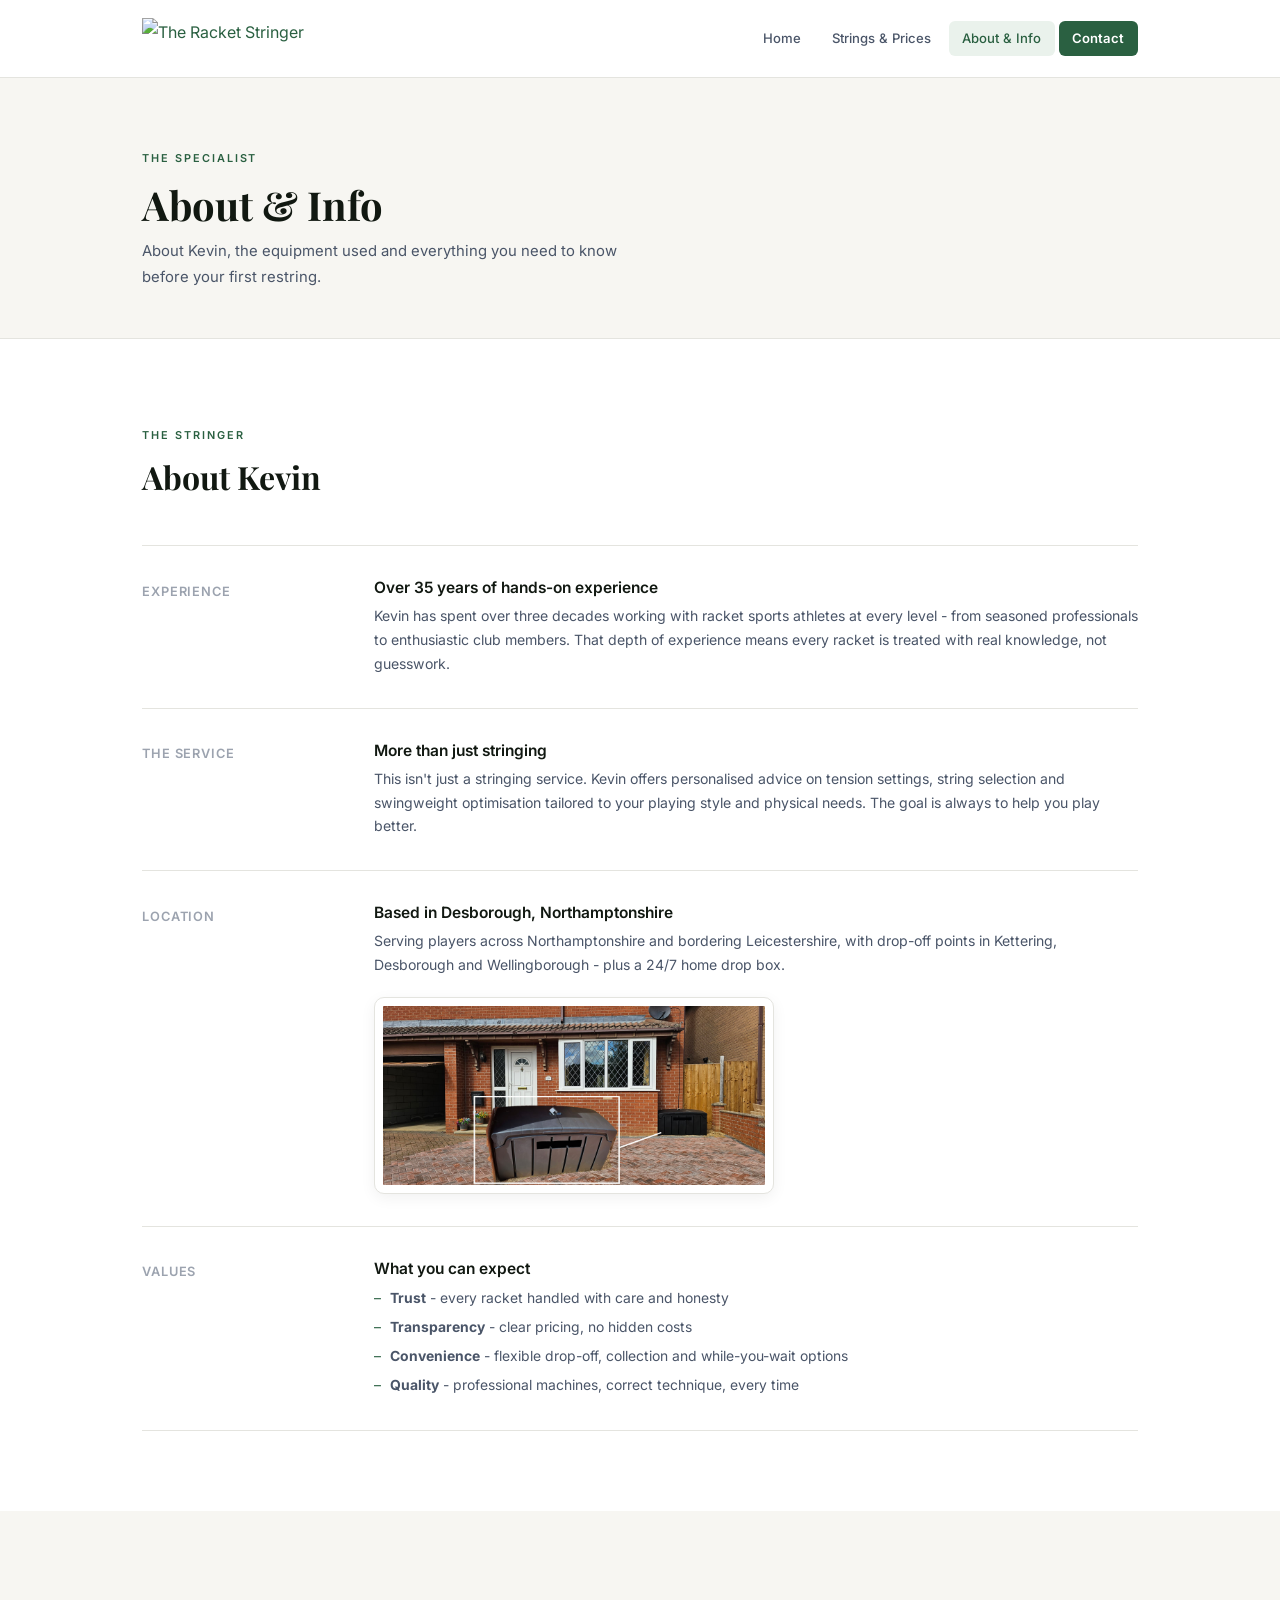
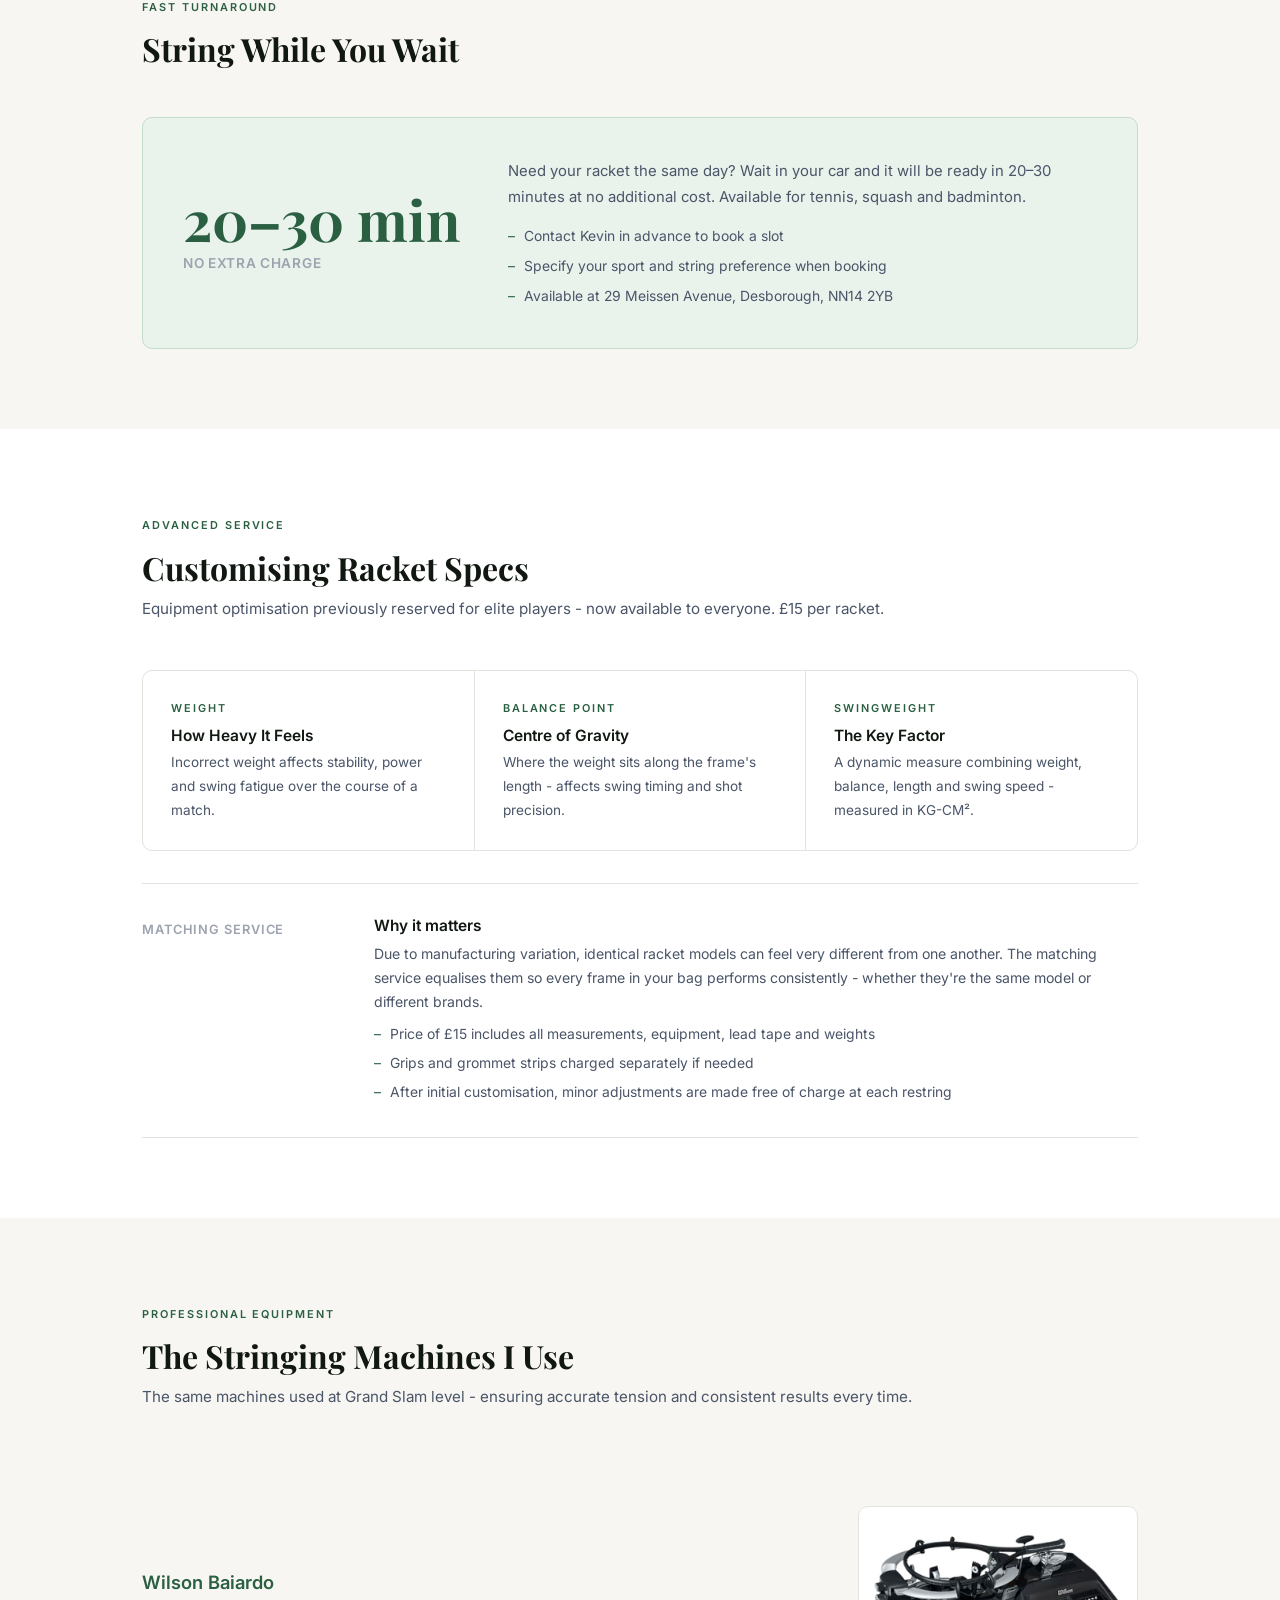
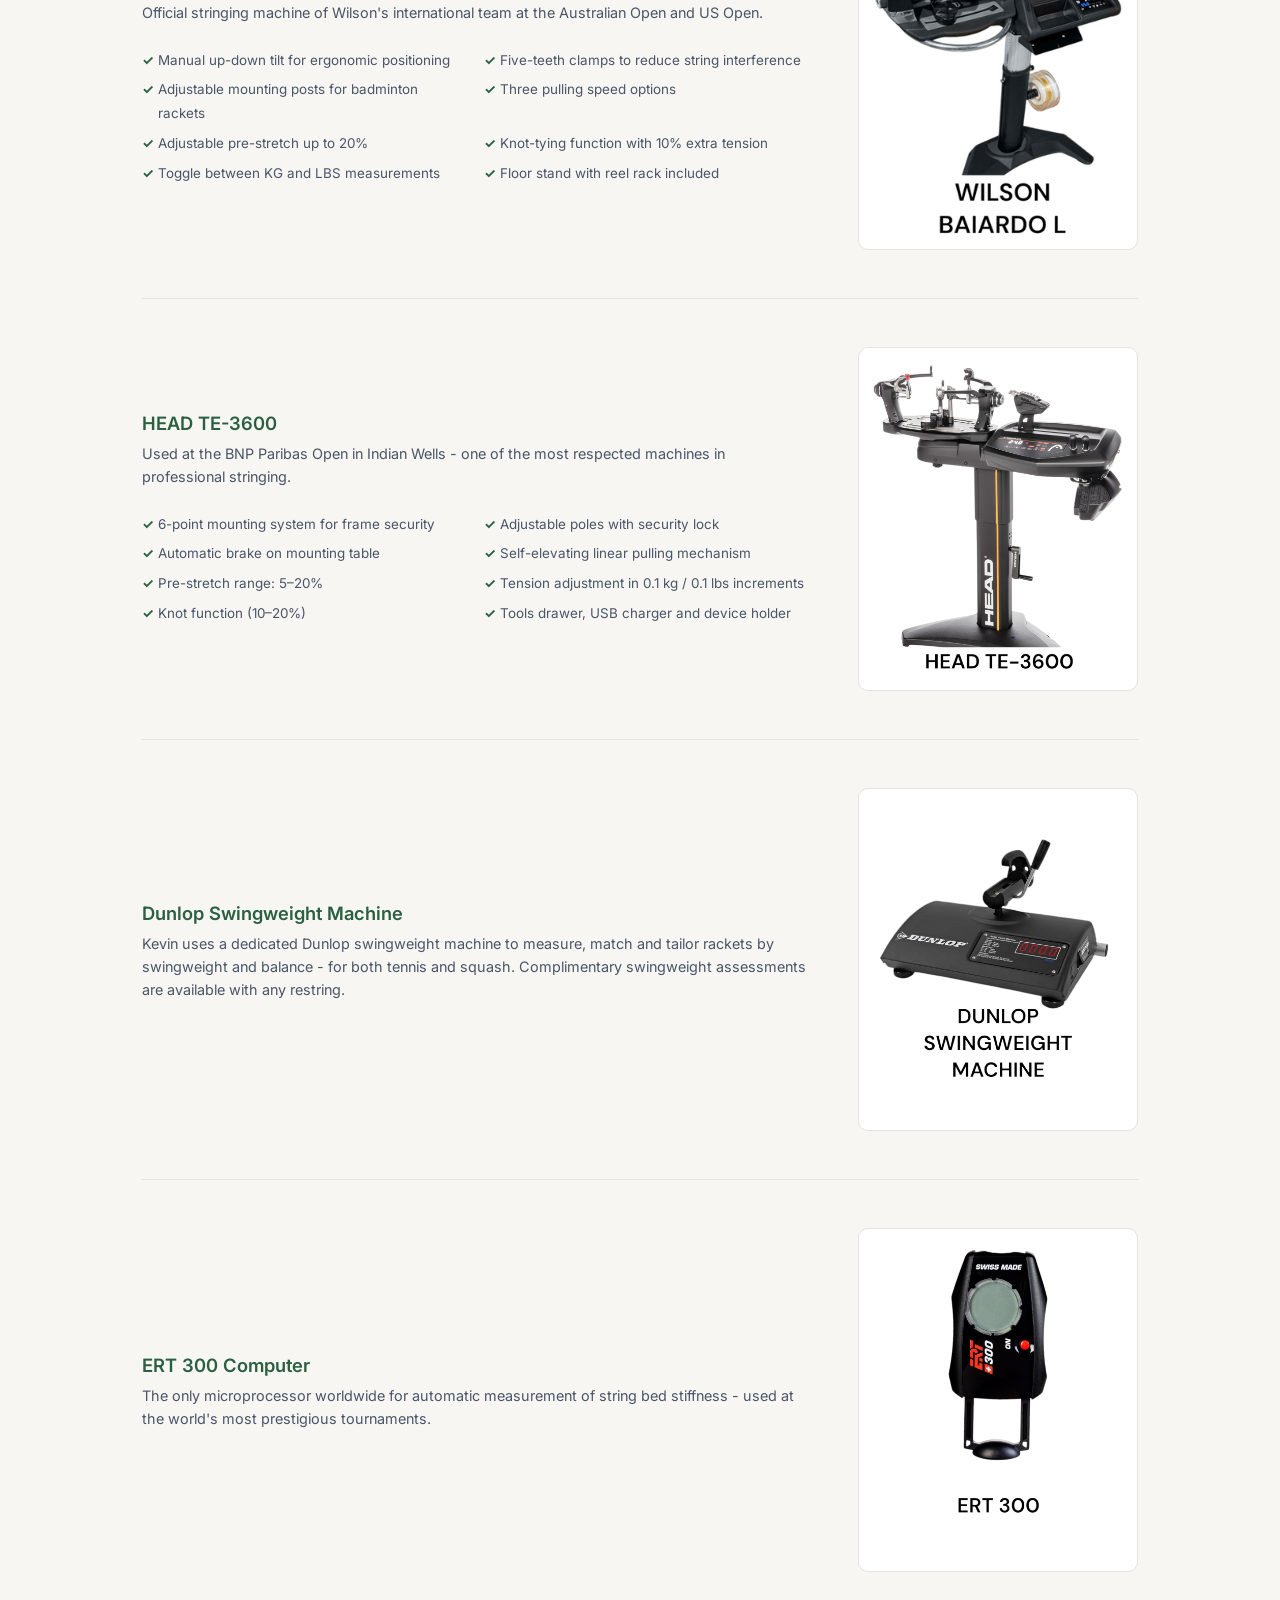
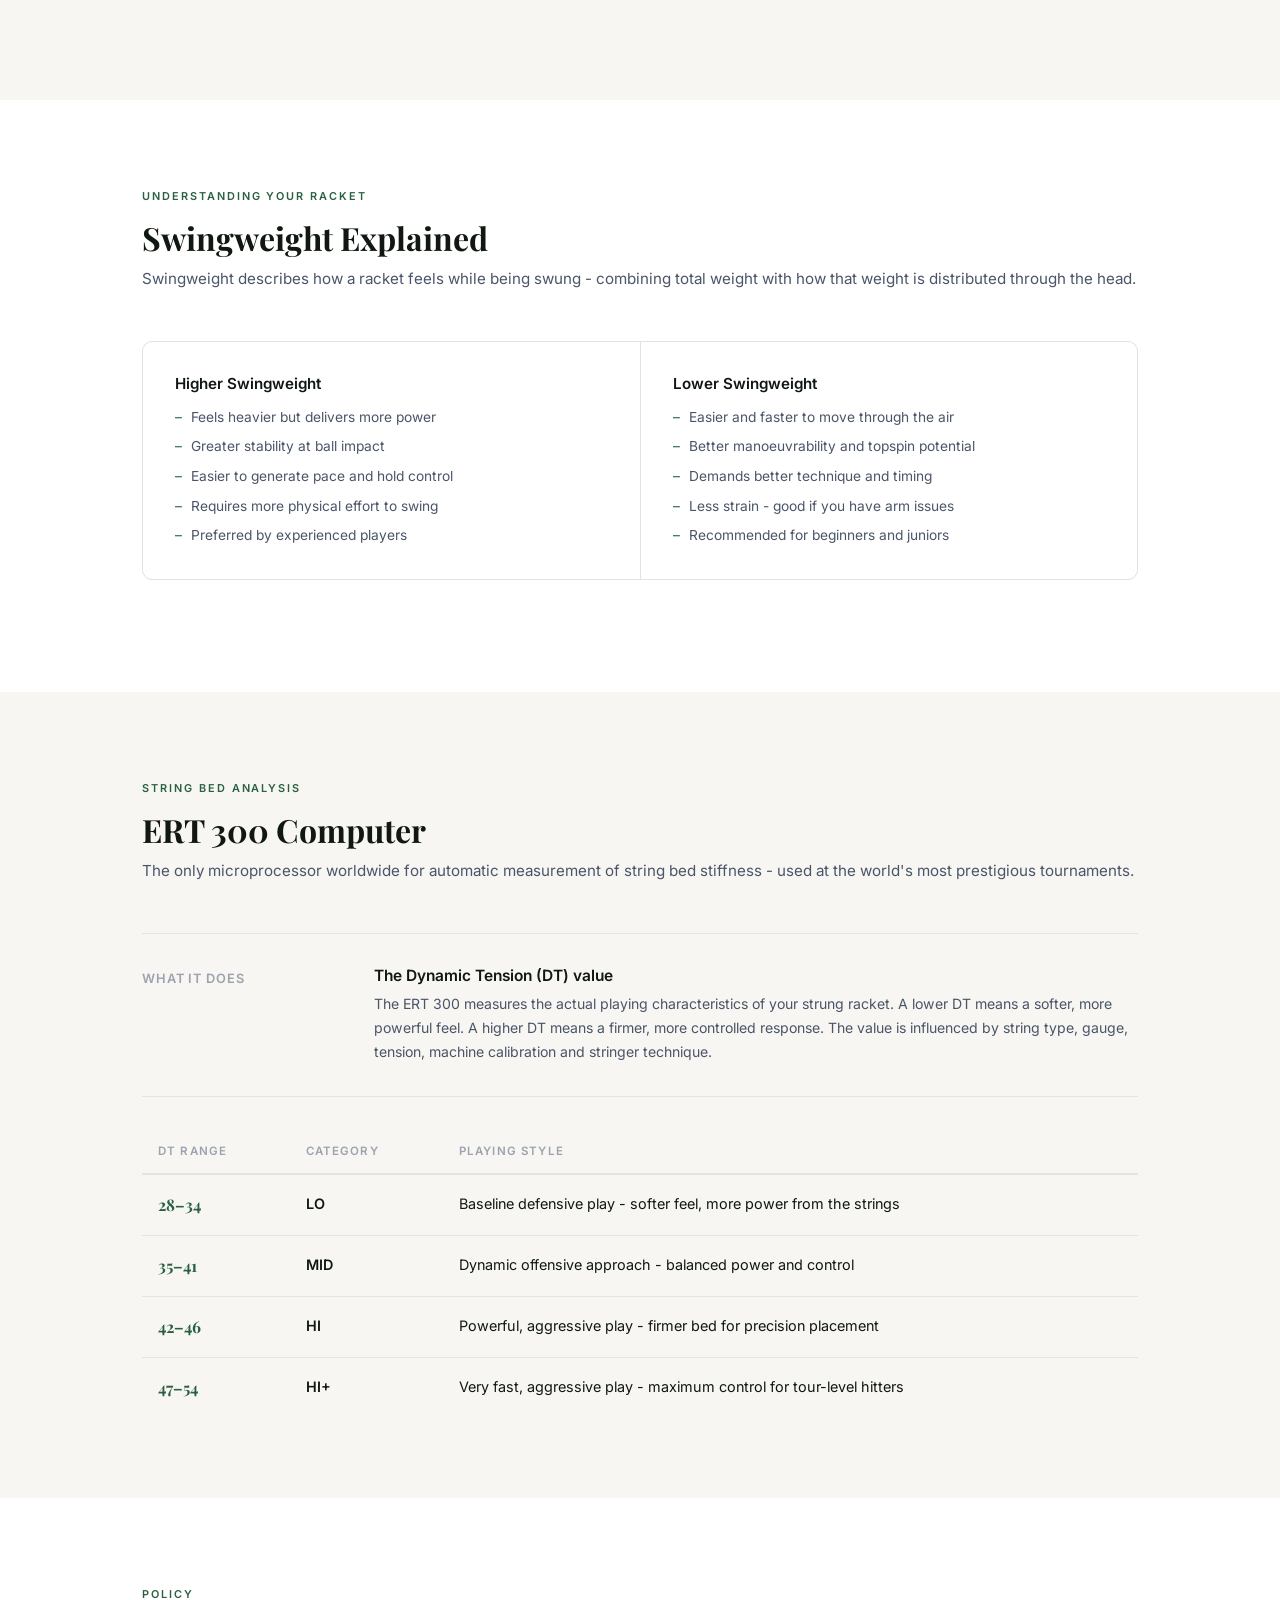
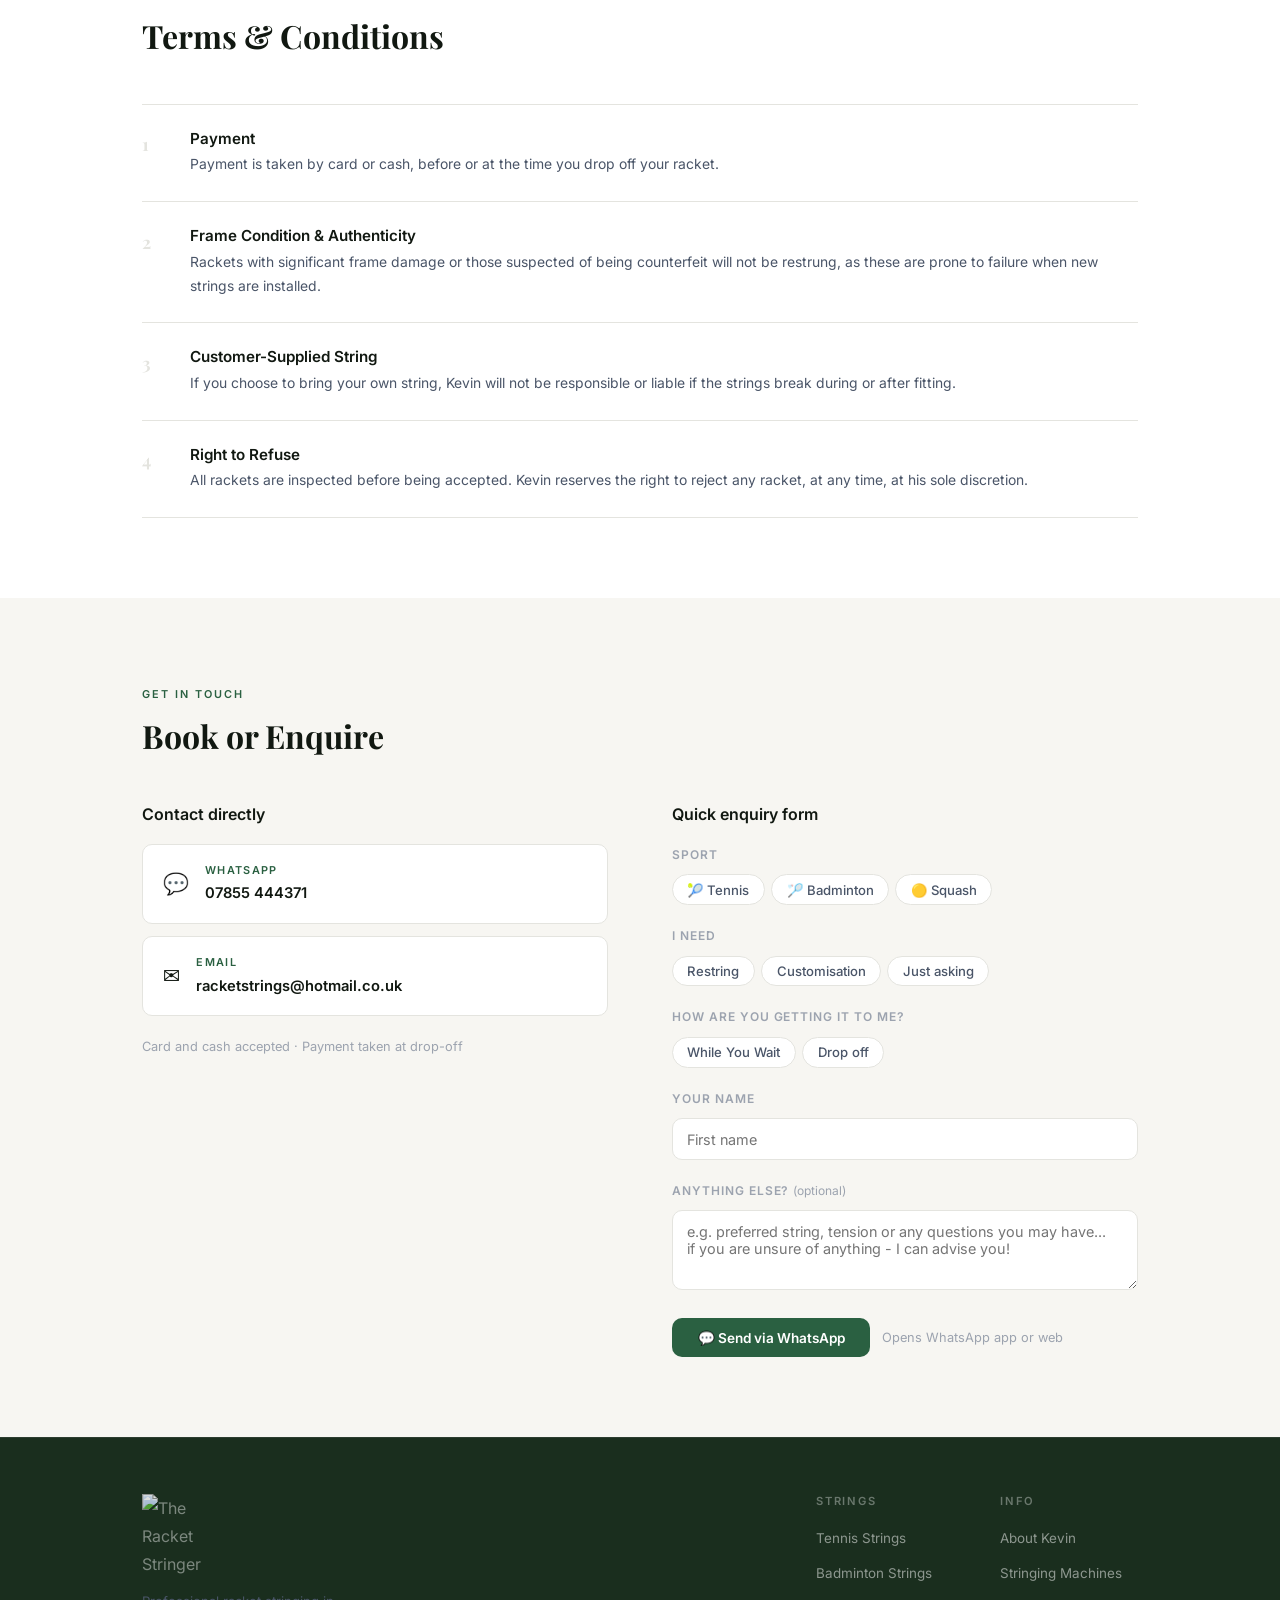
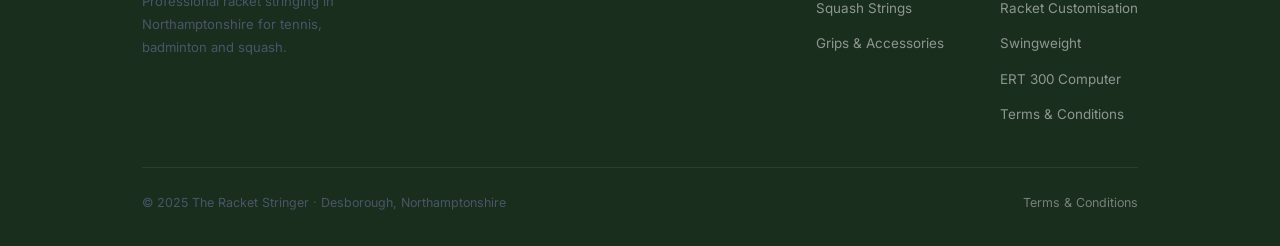
==== about.html @ 0c0087ab "1.0.2" ====
<!DOCTYPE html>
<html lang="en">
<head>
  <meta charset="UTF-8">
  <meta name="viewport" content="width=device-width, initial-scale=1.0">
  <title>About &amp; Info - The Racket Stringer</title>
  <meta name="description" content="About Kevin, stringing machines, racket customisation, swingweight explained, ERT 300 computer and terms & conditions.">
  <link rel="stylesheet" href="styles.css">
</head>
<body>

<header class="site-header">
  <div class="nav-inner">
    <a class="nav-logo" href="index.html">
      <img src="https://www.racketstringer.net/uploads/2/6/2/1/26210719/published/050-the-racket-stringer-logo-1-social.png" alt="The Racket Stringer">
    </a>
    <nav class="nav-links" id="nav">
      <a href="index.html">Home</a>
      <a href="strings.html">Strings &amp; Prices</a>
      <a href="about.html" class="active">About &amp; Info</a>
      <a href="index.html#contact" class="nav-cta">Contact</a>
    </nav>
    <button class="nav-toggle" id="toggle" aria-label="Menu">
      <span></span><span></span><span></span>
    </button>
  </div>
</header>

<!-- PAGE HERO -->
<div class="page-hero">
  <div class="wrap">
    <div class="lbl">The specialist</div>
    <h1>About &amp; Info</h1>
    <p>About Kevin, the equipment used and everything you need to know before your first restring.</p>
  </div>
</div>

<!-- ABOUT KEVIN -->
<section id="about">
  <div class="wrap">
    <div class="sh">
      <div class="lbl">The stringer</div>
      <h2>About Kevin</h2>
    </div>
    <div class="info-row" style="border-top:1px solid var(--border);">
      <div class="info-label">Experience</div>
      <div class="info-body">
        <h3>Over 35 years of hands-on experience</h3>
        <p>Kevin has spent over three decades working with racket sports athletes at every level - from seasoned professionals to enthusiastic club members. That depth of experience means every racket is treated with real knowledge, not guesswork.</p>
      </div>
    </div>
    <div class="info-row">
      <div class="info-label">The service</div>
      <div class="info-body">
        <h3>More than just stringing</h3>
        <p>This isn't just a stringing service. Kevin offers personalised advice on tension settings, string selection and swingweight optimisation tailored to your playing style and physical needs. The goal is always to help you play better.</p>
      </div>
    </div>
    <div class="info-row">
      <div class="info-label">Location</div>
      <div class="info-body">
        <h3>Based in Desborough, Northamptonshire</h3>
        <p>Serving players across Northamptonshire and bordering Leicestershire, with drop-off points in Kettering, Desborough and Wellingborough - plus a 24/7 home drop box.</p>
        <img src="Photos/drop-box_orig.jpg" alt="Home Drop Box" class="loc-img" loading="lazy">
      </div>
    </div>
    <div class="info-row">
      <div class="info-label">Values</div>
      <div class="info-body">
        <h3>What you can expect</h3>
        <ul>
          <li><strong>Trust</strong> - every racket handled with care and honesty</li>
          <li><strong>Transparency</strong> - clear pricing, no hidden costs</li>
          <li><strong>Convenience</strong> - flexible drop-off, collection and while-you-wait options</li>
          <li><strong>Quality</strong> - professional machines, correct technique, every time</li>
        </ul>
      </div>
    </div>
  </div>
</section>

<!-- STRING WHILE YOU WAIT -->
<section class="section-alt" id="whileyouwait">
  <div class="wrap">
    <div class="sh">
      <div class="lbl">Fast turnaround</div>
      <h2>String While You Wait</h2>
    </div>
    <div class="highlight-row">
      <div>
        <div class="big-n">20–30 min</div>
        <div style="font-size:.85rem;color:var(--text-3);margin-top:.3rem;font-weight:600;letter-spacing:.05em;text-transform:uppercase;">No extra charge</div>
      </div>
      <div>
        <p>Need your racket the same day? Wait in your car and it will be ready in 20–30 minutes at no additional cost. Available for tennis, squash and badminton.</p>
        <ul style="margin-top:.9rem;display:flex;flex-direction:column;gap:.35rem;">
          <li style="font-size:.87rem;color:var(--text-2);padding-left:1rem;position:relative;"><span style="position:absolute;left:0;color:var(--accent);">–</span>Contact Kevin in advance to book a slot</li>
          <li style="font-size:.87rem;color:var(--text-2);padding-left:1rem;position:relative;"><span style="position:absolute;left:0;color:var(--accent);">–</span>Specify your sport and string preference when booking</li>
          <li style="font-size:.87rem;color:var(--text-2);padding-left:1rem;position:relative;"><span style="position:absolute;left:0;color:var(--accent);">–</span>Available at 29 Meissen Avenue, Desborough, NN14 2YB</li>
        </ul>
      </div>
    </div>
  </div>
</section>

<!-- CUSTOMISING RACKET SPECS -->
<section id="customising">
  <div class="wrap">
    <div class="sh">
      <div class="lbl">Advanced service</div>
      <h2>Customising Racket Specs</h2>
      <p>Equipment optimisation previously reserved for elite players - now available to everyone. £15 per racket.</p>
    </div>

    <div class="spec-row">
      <div class="spec-item">
        <div class="lbl">Weight</div>
        <h3>How Heavy It Feels</h3>
        <p style="font-size:.85rem;">Incorrect weight affects stability, power and swing fatigue over the course of a match.</p>
      </div>
      <div class="spec-item">
        <div class="lbl">Balance Point</div>
        <h3>Centre of Gravity</h3>
        <p style="font-size:.85rem;">Where the weight sits along the frame's length - affects swing timing and shot precision.</p>
      </div>
      <div class="spec-item">
        <div class="lbl">Swingweight</div>
        <h3>The Key Factor</h3>
        <p style="font-size:.85rem;">A dynamic measure combining weight, balance, length and swing speed - measured in KG-CM².</p>
      </div>
    </div>

    <div class="info-row" style="border-top:1px solid var(--border);">
      <div class="info-label">Matching service</div>
      <div class="info-body">
        <h3>Why it matters</h3>
        <p>Due to manufacturing variation, identical racket models can feel very different from one another. The matching service equalises them so every frame in your bag performs consistently - whether they're the same model or different brands.</p>
        <ul>
          <li>Price of £15 includes all measurements, equipment, lead tape and weights</li>
          <li>Grips and grommet strips charged separately if needed</li>
          <li>After initial customisation, minor adjustments are made free of charge at each restring</li>
        </ul>
      </div>
    </div>
  </div>
</section>

<!-- STRINGING MACHINES -->
<section class="section-alt" id="machines">
  <div class="wrap">
    <div class="sh">
      <div class="lbl">Professional equipment</div>
      <h2>The Stringing Machines I Use</h2>
      <p>The same machines used at Grand Slam level - ensuring accurate tension and consistent results every time.</p>
    </div>

    <div class="machine-block">
      <div class="machine-info">
        <h3>Wilson Baiardo</h3>
        <p>Official stringing machine of Wilson's international team at the Australian Open and US Open.</p>
        <div class="m-specs">
          <div class="m-spec">Manual up-down tilt for ergonomic positioning</div>
          <div class="m-spec">Five-teeth clamps to reduce string interference</div>
          <div class="m-spec">Adjustable mounting posts for badminton rackets</div>
          <div class="m-spec">Three pulling speed options</div>
          <div class="m-spec">Adjustable pre-stretch up to 20%</div>
          <div class="m-spec">Knot-tying function with 10% extra tension</div>
          <div class="m-spec">Toggle between KG and LBS measurements</div>
          <div class="m-spec">Floor stand with reel rack included</div>
        </div>
      </div>
      <div class="machine-img">
        <img src="Photos/wilson-baiardo-l.png" alt="Wilson Baiardo Stringing Machine" loading="lazy">
      </div>
    </div>

    <div class="machine-block">
      <div class="machine-info">
        <h3>HEAD TE-3600</h3>
        <p>Used at the BNP Paribas Open in Indian Wells - one of the most respected machines in professional stringing.</p>
        <div class="m-specs">
          <div class="m-spec">6-point mounting system for frame security</div>
          <div class="m-spec">Adjustable poles with security lock</div>
          <div class="m-spec">Automatic brake on mounting table</div>
          <div class="m-spec">Self-elevating linear pulling mechanism</div>
          <div class="m-spec">Pre-stretch range: 5–20%</div>
          <div class="m-spec">Tension adjustment in 0.1 kg / 0.1 lbs increments</div>
          <div class="m-spec">Knot function (10–20%)</div>
          <div class="m-spec">Tools drawer, USB charger and device holder</div>
        </div>
      </div>
      <div class="machine-img">
        <img src="Photos/head-te--3600.png" alt="HEAD TE-3600 Stringing Machine" loading="lazy">
      </div>
    </div>

    <div class="machine-block">
      <div class="machine-info">
        <h3>Dunlop Swingweight Machine</h3>
        <p>Kevin uses a dedicated Dunlop swingweight machine to measure, match and tailor rackets by swingweight and balance - for both tennis and squash. Complimentary swingweight assessments are available with any restring.</p>
      </div>
      <div class="machine-img">
        <img src="Photos/dunlop-swingweight-machine.png" alt="Dunlop Swingweight Machine" loading="lazy">
      </div>
    </div>

    <div class="machine-block">
      <div class="machine-info">
        <h3>ERT 300 Computer</h3>
        <p>The only microprocessor worldwide for automatic measurement of string bed stiffness - used at the world's most prestigious tournaments.</p>
      </div>
      <div class="machine-img">
        <img src="Photos/ert-300.png" alt="ERT 300 Computer" loading="lazy">
      </div>
    </div>
  </div>
</section>

<!-- SWINGWEIGHT -->
<section id="swingweight">
  <div class="wrap">
    <div class="sh">
      <div class="lbl">Understanding your racket</div>
      <h2>Swingweight Explained</h2>
      <p>Swingweight describes how a racket feels while being swung - combining total weight with how that weight is distributed through the head.</p>
    </div>

    <div class="sw-row">
      <div class="sw-item">
        <h3>Higher Swingweight</h3>
        <ul>
          <li>Feels heavier but delivers more power</li>
          <li>Greater stability at ball impact</li>
          <li>Easier to generate pace and hold control</li>
          <li>Requires more physical effort to swing</li>
          <li>Preferred by experienced players</li>
        </ul>
      </div>
      <div class="sw-item">
        <h3>Lower Swingweight</h3>
        <ul>
          <li>Easier and faster to move through the air</li>
          <li>Better manoeuvrability and topspin potential</li>
          <li>Demands better technique and timing</li>
          <li>Less strain - good if you have arm issues</li>
          <li>Recommended for beginners and juniors</li>
        </ul>
      </div>
    </div>
  </div>
</section>

<!-- ERT 300 -->
<section class="section-alt" id="ert300">
  <div class="wrap">
    <div class="sh">
      <div class="lbl">String bed analysis</div>
      <h2>ERT 300 Computer</h2>
      <p>The only microprocessor worldwide for automatic measurement of string bed stiffness - used at the world's most prestigious tournaments.</p>
    </div>

    <div class="info-row" style="border-top:1px solid var(--border);">
      <div class="info-label">What it does</div>
      <div class="info-body">
        <h3>The Dynamic Tension (DT) value</h3>
        <p>The ERT 300 measures the actual playing characteristics of your strung racket. A lower DT means a softer, more powerful feel. A higher DT means a firmer, more controlled response. The value is influenced by string type, gauge, tension, machine calibration and stringer technique.</p>
      </div>
    </div>

    <table class="dt-table" style="margin-top:2rem;">
      <thead>
        <tr>
          <th>DT Range</th>
          <th>Category</th>
          <th>Playing Style</th>
        </tr>
      </thead>
      <tbody>
        <tr>
          <td><span class="dt-range">28–34</span></td>
          <td><span class="dt-cat">LO</span></td>
          <td>Baseline defensive play - softer feel, more power from the strings</td>
        </tr>
        <tr>
          <td><span class="dt-range">35–41</span></td>
          <td><span class="dt-cat">MID</span></td>
          <td>Dynamic offensive approach - balanced power and control</td>
        </tr>
        <tr>
          <td><span class="dt-range">42–46</span></td>
          <td><span class="dt-cat">HI</span></td>
          <td>Powerful, aggressive play - firmer bed for precision placement</td>
        </tr>
        <tr>
          <td><span class="dt-range">47–54</span></td>
          <td><span class="dt-cat">HI+</span></td>
          <td>Very fast, aggressive play - maximum control for tour-level hitters</td>
        </tr>
      </tbody>
    </table>
  </div>
</section>

<!-- TERMS -->
<section id="terms">
  <div class="wrap">
    <div class="sh">
      <div class="lbl">Policy</div>
      <h2>Terms &amp; Conditions</h2>
    </div>
    <div class="terms-list">
      <div class="term-row">
        <div class="term-n">1</div>
        <div class="term-body">
          <h3>Payment</h3>
          <p>Payment is taken by card or cash, before or at the time you drop off your racket.</p>
        </div>
      </div>
      <div class="term-row">
        <div class="term-n">2</div>
        <div class="term-body">
          <h3>Frame Condition &amp; Authenticity</h3>
          <p>Rackets with significant frame damage or those suspected of being counterfeit will not be restrung, as these are prone to failure when new strings are installed.</p>
        </div>
      </div>
      <div class="term-row">
        <div class="term-n">3</div>
        <div class="term-body">
          <h3>Customer-Supplied String</h3>
          <p>If you choose to bring your own string, Kevin will not be responsible or liable if the strings break during or after fitting.</p>
        </div>
      </div>
      <div class="term-row">
        <div class="term-n">4</div>
        <div class="term-body">
          <h3>Right to Refuse</h3>
          <p>All rackets are inspected before being accepted. Kevin reserves the right to reject any racket, at any time, at his sole discretion.</p>
        </div>
      </div>
    </div>
  </div>
</section>

<!-- ══ CONTACT ═══════════════════════════════════════════════ -->
<section class="section-alt" id="contact">
  <div class="wrap">
    <div class="sh">
      <div class="lbl">Get in touch</div>
      <h2>Book or Enquire</h2>
    </div>

    <div class="contact-section">

      <!-- Direct contact -->
      <div class="contact-direct">
        <h3>Contact directly</h3>
        <div class="direct-btns">
          <a class="direct-btn" href="https://wa.me/447855444371" target="_blank" rel="noopener">
            <span class="direct-btn-icon">💬</span>
            <div>
              <div class="direct-btn-lbl">WhatsApp</div>
              <div class="direct-btn-val">07855 444371</div>
            </div>
          </a>
          <div class="direct-btn" id="copy-email" style="cursor:pointer; position:relative;">
            <span class="direct-btn-icon">✉️</span>
            <div>
              <div class="direct-btn-lbl">Email</div>
              <div class="direct-btn-val" id="email-text">racketstrings@hotmail.co.uk</div>
            </div>
            <span class="copy-feedback" id="copy-feedback">Copied!</span>
          </div>
        </div>
        <p style="font-size:.8rem;margin-top:1.25rem;color:var(--text-3);">Card and cash accepted · Payment taken at drop-off</p>
      </div>

      <!-- Quick enquiry form -->
      <div class="enquiry-form">
        <h3>Quick enquiry form</h3>
        <form id="enquiry" novalidate>

          <div class="form-group">
            <label>Sport</label>
            <div class="chip-row" id="sport-chips">
              <button type="button" class="chip" data-value="Tennis">🎾 Tennis</button>
              <button type="button" class="chip" data-value="Badminton">🏸 Badminton</button>
              <button type="button" class="chip" data-value="Squash">🟡 Squash</button>
            </div>
          </div>

          <div class="form-group">
            <label>I need</label>
            <div class="chip-row" id="service-chips">
              <button type="button" class="chip" data-value="a restring">Restring</button>
              <button type="button" class="chip" data-value="racket customisation">Customisation</button>
              <button type="button" class="chip" data-value="some advice">Just asking</button>
            </div>
          </div>

          <div class="form-group">
            <label>How are you getting it to me?</label>
            <div class="chip-row" id="method-chips">
              <button type="button" class="chip" data-value="a string while you wait">While You Wait</button>
              <button type="button" class="chip" data-value="a drop-off" id="chip-dropoff">Drop off</button>
            </div>

            <!-- shown only when Drop off is selected -->
            <div class="dropoff-group" id="dropoff-group">
              <span class="dropoff-label">Preferred drop-off point <em style="font-style:normal;font-weight:400;text-transform:none;letter-spacing:0;">(optional)</em></span>
              <div class="chip-row" id="location-chips">
                <button type="button" class="chip" data-value="Arena Sports Complex, Kettering">Arena Sports (Kettering)</button>
                <button type="button" class="chip" data-value="Balance Health Club, Kettering">Balance Health (Kettering)</button>
                <button type="button" class="chip" data-value="Desborough Leisure Centre">Desborough Leisure Centre</button>
                <button type="button" class="chip" data-value="Club Diana, Wellingborough">Club Diana (Wellingborough)</button>
                <button type="button" class="chip" data-value="the home drop box on Meissen Avenue, Desborough">Home Drop Box (Desborough)</button>
              </div>
            </div>
          </div>

          <div class="form-group">
            <label>Your name</label>
            <input class="form-input" type="text" id="f-name" placeholder="First name" autocomplete="given-name">
          </div>

          <div class="form-group">
            <label>Anything else? <span>(optional)</span></label>
            <textarea class="form-input" id="f-msg" placeholder="e.g. preferred string, tension or any questions you may have...&#10;if you are unsure of anything - I can advise you!" rows="3"></textarea>
          </div>



          <div class="form-actions">
            <button type="submit" class="btn btn-p">💬 Send via WhatsApp</button>
            <span style="font-size:.8rem;color:var(--text-3);">Opens WhatsApp app or web</span>
          </div>
        </form>
      </div>

    </div>
  </div>
</section>

<footer class="site-footer">
  <div class="wrap">
    <div class="footer-inner">
      <div class="footer-brand">
        <img src="https://www.racketstringer.net/uploads/2/6/2/1/26210719/published/050-the-racket-stringer-logo-1-social.png" alt="The Racket Stringer">
        <p>Professional racket stringing in Northamptonshire for tennis, badminton and squash.</p>
      </div>
      <div class="footer-cols">
        <div class="footer-col">
          <h4>Strings</h4>
          <ul>
            <li><a href="strings.html#tennis">Tennis Strings</a></li>
            <li><a href="strings.html#badminton">Badminton Strings</a></li>
            <li><a href="strings.html#squash">Squash Strings</a></li>
            <li><a href="strings.html#accessories">Grips &amp; Accessories</a></li>
          </ul>
        </div>
        <div class="footer-col">
          <h4>Info</h4>
          <ul>
            <li><a href="about.html#about">About Kevin</a></li>
            <li><a href="about.html#machines">Stringing Machines</a></li>
            <li><a href="about.html#customising">Racket Customisation</a></li>
            <li><a href="about.html#swingweight">Swingweight</a></li>
            <li><a href="about.html#ert300">ERT 300 Computer</a></li>
            <li><a href="about.html#terms">Terms &amp; Conditions</a></li>
          </ul>
        </div>
      </div>
    </div>
    <div class="footer-bottom">
      <p>© 2025 The Racket Stringer · Desborough, Northamptonshire</p>
      <a href="about.html#terms">Terms &amp; Conditions</a>
    </div>
  </div>
</footer>

<script>
  document.getElementById('toggle').addEventListener('click', () => {
    document.getElementById('nav').classList.toggle('open');
  });

  // Single-select for sport and service rows
  document.querySelectorAll('#sport-chips .chip, #service-chips .chip').forEach(chip => {
    chip.addEventListener('click', () => {
      chip.closest('.chip-row').querySelectorAll('.chip').forEach(c => c.classList.remove('active'));
      chip.classList.add('active');
    });
  });

  // Method chips (While You Wait / Drop off) - toggle drop-off location panel
  document.querySelectorAll('#method-chips .chip').forEach(chip => {
    chip.addEventListener('click', () => {
      const wasActive = chip.classList.contains('active');
      document.querySelectorAll('#method-chips .chip').forEach(c => c.classList.remove('active'));
      if (!wasActive) {
        chip.classList.add('active');
      }
      const dropoffVisible = document.querySelector('#method-chips .chip.active')?.id === 'chip-dropoff';
      document.getElementById('dropoff-group').classList.toggle('visible', dropoffVisible);
      if (!dropoffVisible) {
        document.querySelectorAll('#location-chips .chip').forEach(c => c.classList.remove('active'));
      }
    });
  });

  // Location chips - optional, tap again to deselect
  document.querySelectorAll('#location-chips .chip').forEach(chip => {
    chip.addEventListener('click', () => {
      const wasActive = chip.classList.contains('active');
      document.querySelectorAll('#location-chips .chip').forEach(c => c.classList.remove('active'));
      if (!wasActive) chip.classList.add('active');
    });
  });

  // Form submit logic
  document.getElementById('enquiry').addEventListener('submit', function(e) {
    e.preventDefault();

    const sport    = document.querySelector('#sport-chips    .chip.active')?.dataset.value ?? '';
    const service  = document.querySelector('#service-chips  .chip.active')?.dataset.value ?? '';
    const method   = document.querySelector('#method-chips   .chip.active')?.dataset.value ?? '';
    const location = document.querySelector('#location-chips .chip.active')?.dataset.value ?? '';
    const name     = document.getElementById('f-name').value.trim();
    const msg      = document.getElementById('f-msg').value.trim();

    // Structured Template (as requested)
    const structuredBody = [
      `Name: ${name || 'Not provided'}`,
      `Customization: ${[sport, service].filter(Boolean).join(' / ') || 'Not specified'}`,
      `Drop-off: ${[method, location].filter(Boolean).join(' – ') || 'Not specified'}`,
      `Extra: ${msg || 'None'}`
    ].join('\n');

    const waText = `Hi Kevin,\n\n${structuredBody}`;
    window.open(`https://wa.me/447855444371?text=${encodeURIComponent(waText)}`, '_blank');
  });

  // Copy email logic
  document.getElementById('copy-email').addEventListener('click', function() {
    const email = document.getElementById('email-text').innerText;
    navigator.clipboard.writeText(email).then(() => {
      const fb = document.getElementById('copy-feedback');
      fb.classList.add('show');
      setTimeout(() => fb.classList.remove('show'), 2000);
    });
  });
</script>
</body>
</html>
---- styles.css ----
/* ============================================================
   THE RACKET STRINGER - Clean Light Design
   ============================================================ */

@import url('https://fonts.googleapis.com/css2?family=Playfair+Display:wght@600;700&family=Inter:wght@400;500;600&display=swap');

:root {
  --bg:        #FFFFFF;
  --bg-alt:    #F7F6F2;
  --bg-dark:   #1A2E1E;
  --accent:    #2A6041;
  --accent-lt: #EAF2EC;
  --text:      #111811;
  --text-2:    #4A5568;
  --text-3:    #9CA3AF;
  --border:    #E4E4DF;

  --font-h: 'Playfair Display', Georgia, serif;
  --font-b: 'Inter', system-ui, sans-serif;

  --r: 10px;
  --t: all 0.18s ease;
  --w: 1060px;
}

/* ── Reset ── */
*,*::before,*::after { box-sizing: border-box; margin: 0; padding: 0; }
html { scroll-behavior: smooth; }
body { font-family: var(--font-b); background: var(--bg); color: var(--text); line-height: 1.75; font-size: 16px; }
img  { max-width: 100%; height: auto; display: block; }
a    { color: var(--accent); text-decoration: none; transition: var(--t); }
a:hover { color: #1d4a30; }
ul   { list-style: none; }

/* ── Type ── */
h1,h2,h3,h4 { font-family: var(--font-h); font-weight: 700; line-height: 1.25; color: var(--text); }
h1 { font-size: clamp(2rem, 5vw, 3rem); }
h2 { font-size: clamp(1.5rem, 3vw, 2rem); }
h3 { font-size: 1.1rem; font-family: var(--font-b); font-weight: 600; }
p  { color: var(--text-2); }

/* ── Layout ── */
.wrap { max-width: var(--w); margin: 0 auto; padding: 0 2rem; }
section { padding: 5rem 0; }
.divider { height: 1px; background: var(--border); }

/* ── Label ── */
.lbl {
  display: inline-block;
  font-family: var(--font-b);
  font-size: .68rem;
  font-weight: 600;
  letter-spacing: .18em;
  text-transform: uppercase;
  color: var(--accent);
  margin-bottom: .5rem;
}

/* ── Section head ── */
.sh { margin-bottom: 3rem; }
.sh.center { text-align: center; }
.sh.center p { max-width: 480px; margin: .5rem auto 0; }
.sh h2 { margin-top: .25rem; }
.sh p  { margin-top: .5rem; font-size: .95rem; }

/* ══ NAV ════════════════════════════════════════════════════ */
.site-header {
  position: sticky; top: 0; z-index: 900;
  background: rgba(255,255,255,0.97);
  border-bottom: 1px solid var(--border);
  backdrop-filter: blur(10px);
}
.nav-inner {
  display: flex; align-items: center; justify-content: space-between;
  max-width: var(--w); margin: 0 auto; padding: 1.1rem 2rem;
}
.nav-logo img { height: 42px; }

.nav-links { display: flex; align-items: center; gap: .25rem; }
.nav-links a {
  padding: .4rem .85rem;
  font-family: var(--font-b); font-size: .82rem; font-weight: 500;
  color: var(--text-2); border-radius: 6px; transition: var(--t);
}
.nav-links a:hover, .nav-links a.active { color: var(--accent); background: var(--accent-lt); }
.nav-cta {
  background: var(--accent) !important;
  color: #fff !important;
  border-radius: 6px !important;
  font-weight: 600 !important;
}
.nav-cta:hover { background: #1d4a30 !important; }

.nav-toggle {
  display: none; flex-direction: column; gap: 5px;
  background: none; border: 1px solid var(--border);
  border-radius: 6px; padding: .45rem .55rem; cursor: pointer;
}
.nav-toggle span { display: block; width: 20px; height: 1.5px; background: var(--text); border-radius: 2px; }

/* ══ HERO ═══════════════════════════════════════════════════ */
.hero {
  background: var(--bg-alt);
  border-bottom: 1px solid var(--border);
  padding: 6rem 0 5rem;
  text-align: center;
}
.hero-logo {
  max-width: 150px; margin: 0 auto 2.5rem;
}
.hero-eyebrow {
  font-size: .78rem; font-weight: 600; letter-spacing: .16em;
  text-transform: uppercase; color: var(--accent); margin-bottom: .75rem;
}
.hero h1 { margin-bottom: .9rem; max-width: 620px; margin-left: auto; margin-right: auto; }
.hero-sub {
  font-size: 1.05rem; color: var(--text-2);
  max-width: 480px; margin: 0 auto 2.5rem;
}
.hero-btns { display: flex; gap: .75rem; justify-content: center; flex-wrap: wrap; margin-bottom: 3.5rem; }

.hero-stats {
  display: flex; gap: 0; justify-content: center;
  border: 1px solid var(--border); border-radius: var(--r);
  overflow: hidden; max-width: 560px; margin: 0 auto;
  background: var(--bg);
}
.stat {
  flex: 1; text-align: center; padding: 1.25rem 1rem;
  border-right: 1px solid var(--border);
}
.stat:last-child { border-right: none; }
.stat-n { display: block; font-family: var(--font-h); font-size: 1.7rem; font-weight: 700; color: var(--text); line-height: 1; }
.stat-l { display: block; font-size: .72rem; color: var(--text-3); margin-top: .3rem; letter-spacing: .06em; }

/* ══ BUTTONS ════════════════════════════════════════════════ */
.btn {
  display: inline-flex; align-items: center; gap: .4rem;
  padding: .72rem 1.6rem; border-radius: var(--r);
  font-family: var(--font-b); font-weight: 600; font-size: .85rem;
  border: none; cursor: pointer; transition: var(--t);
}
.btn-p { background: var(--accent); color: #fff; }
.btn-p:hover { background: #1d4a30; color: #fff; }
.btn-o { background: transparent; color: var(--accent); border: 1.5px solid var(--accent); }
.btn-o:hover { background: var(--accent-lt); color: var(--accent); }

/* ══ SERVICES LIST ══════════════════════════════════════════ */
.services-list {
  display: grid; grid-template-columns: 1fr 1fr; gap: 0;
  border: 1px solid var(--border); border-radius: var(--r); overflow: hidden;
}
.svc-item {
  padding: 2rem 2rem;
  border-right: 1px solid var(--border);
  border-bottom: 1px solid var(--border);
  transition: var(--t);
}
.svc-item:hover { background: var(--accent-lt); }
.svc-item:nth-child(even) { border-right: none; }
.svc-item:nth-last-child(-n+2) { border-bottom: none; }
.svc-icon { font-size: 1.5rem; margin-bottom: .75rem; }
.svc-item h3 { font-size: .97rem; margin-bottom: .35rem; color: var(--text); }
.svc-item p  { font-size: .86rem; line-height: 1.6; }
.svc-link { font-size: .8rem; font-weight: 600; color: var(--accent); margin-top: .5rem; display: inline-block; }

/* ══ LOCATIONS ══════════════════════════════════════════════ */
.loc-list { display: flex; flex-direction: column; }
.loc-row {
  display: grid; grid-template-columns: 140px 1fr;
  gap: 1.5rem; align-items: start;
  padding: 1.4rem 0; border-bottom: 1px solid var(--border);
}
.loc-row:first-child { border-top: 1px solid var(--border); }
.loc-place {
  font-weight: 600; font-size: .8rem; letter-spacing: .06em;
  text-transform: uppercase; color: var(--accent); padding-top: .1rem;
}
.loc-name { font-weight: 600; font-size: .95rem; color: var(--text); margin-bottom: .2rem; }
.loc-hours { font-size: .84rem; color: var(--text-2); }

.home-box {
  margin-top: 2rem;
  padding: 1.75rem 2rem;
  background: var(--accent-lt);
  border: 1px solid #c3ddc9;
  border-radius: var(--r);
}
.home-box h3 { font-size: .97rem; margin-bottom: .4rem; color: var(--text); }
.home-box p  { font-size: .88rem; }

/* ══ CONTACT ════════════════════════════════════════════════ */
.contact-wrap {
  display: grid; grid-template-columns: 1fr 1fr 1fr; gap: 1px;
  background: var(--border); border: 1px solid var(--border);
  border-radius: var(--r); overflow: hidden;
}
.c-item {
  background: var(--bg); padding: 2rem;
  text-align: center; transition: var(--t);
  display: flex; flex-direction: column; align-items: center; gap: .4rem;
}
.c-item:hover { background: var(--accent-lt); }
.c-icon  { font-size: 1.6rem; }
.c-lbl   { font-size: .7rem; font-weight: 600; letter-spacing: .14em; text-transform: uppercase; color: var(--accent); }
.c-val   { font-weight: 600; font-size: .95rem; color: var(--text); }

/* ══ PAGE HERO ══════════════════════════════════════════════ */
.page-hero {
  background: var(--bg-alt);
  border-bottom: 1px solid var(--border);
  padding: 4rem 0 3rem;
}
.page-hero h1 { font-size: clamp(1.8rem, 4vw, 2.5rem); margin-top: .25rem; }
.page-hero p  { font-size: .93rem; margin-top: .5rem; max-width: 480px; }

/* ══ TABS ═══════════════════════════════════════════════════ */
.tabs {
  display: flex; border-bottom: 1px solid var(--border);
  margin-bottom: 2.5rem; gap: 0;
}
.tab-btn {
  padding: .85rem 1.5rem; background: none; border: none;
  font-family: var(--font-b); font-size: .85rem; font-weight: 500;
  color: var(--text-2); cursor: pointer; position: relative;
  border-bottom: 2px solid transparent; margin-bottom: -1px;
  transition: var(--t);
}
.tab-btn:hover  { color: var(--accent); }
.tab-btn.active { color: var(--accent); font-weight: 600; border-bottom-color: var(--accent); }
.tab-panel { display: none; }
.tab-panel.active { display: block; }

/* ══ STRING PRICE LIST ══════════════════════════════════════ */
.price-list { display: flex; flex-direction: column; }
.price-row {
  display: grid; grid-template-columns: 1fr auto;
  gap: 1rem; align-items: start;
  padding: 1.1rem 0; border-bottom: 1px solid var(--border);
}
.price-row:first-child { border-top: 1px solid var(--border); }
.price-row:hover { background: var(--bg-alt); margin: 0 -1rem; padding-left: 1rem; padding-right: 1rem; }
.pr-name { font-weight: 600; font-size: .94rem; color: var(--text); margin-bottom: .2rem; }
.pr-desc { font-size: .83rem; color: var(--text-2); line-height: 1.5; }
.pr-tag  { font-size: .68rem; font-weight: 600; letter-spacing: .06em; text-transform: uppercase; color: var(--text-3); margin-top: .2rem; }
.pr-price {
  font-family: var(--font-h); font-size: 1.1rem; font-weight: 700;
  color: var(--accent); white-space: nowrap; padding-top: .1rem;
}

/* ══ ACCESSORIES ════════════════════════════════════════════ */
.acc-list { display: flex; flex-direction: column; }
.acc-row {
  display: grid; grid-template-columns: auto 1fr auto;
  gap: 1.5rem; align-items: start;
  padding: 1.4rem 0; border-bottom: 1px solid var(--border);
}
.acc-row:first-child { border-top: 1px solid var(--border); }
.acc-price { font-family: var(--font-h); font-size: 1.2rem; font-weight: 700; color: var(--accent); min-width: 42px; }
.acc-name  { font-weight: 600; font-size: .95rem; color: var(--text); margin-bottom: .25rem; }
.acc-desc  { font-size: .84rem; color: var(--text-2); }

/* ══ INFO ROWS ══════════════════════════════════════════════ */
.info-row {
  padding: 2rem 0; border-bottom: 1px solid var(--border);
  display: grid; grid-template-columns: 200px 1fr; gap: 2rem; align-items: start;
}
.info-row:first-child { border-top: 1px solid var(--border); }
.info-label { font-weight: 600; font-size: .8rem; letter-spacing: .07em; text-transform: uppercase; color: var(--text-3); padding-top: .15rem; }
.info-body h3 { font-size: .97rem; font-weight: 600; color: var(--text); margin-bottom: .4rem; }
.info-body p  { font-size: .88rem; line-height: 1.7; }
.info-body ul { margin-top: .5rem; display: flex; flex-direction: column; gap: .3rem; }
.info-body li { font-size: .87rem; color: var(--text-2); padding-left: 1rem; position: relative; }
.info-body li::before { content: '–'; position: absolute; left: 0; color: var(--accent); }

/* ══ HIGHLIGHT ══════════════════════════════════════════════ */
.highlight-row {
  display: flex; align-items: center; gap: 3rem;
  background: var(--accent-lt); border: 1px solid #c3ddc9;
  border-radius: var(--r); padding: 2.5rem 2.5rem;
}
.big-n { font-family: var(--font-h); font-size: 3.5rem; font-weight: 700; color: var(--accent); line-height: 1; white-space: nowrap; }
.highlight-row p { font-size: .93rem; }

/* ══ SPEC CARDS ═════════════════════════════════════════════ */
.spec-row {
  display: grid; grid-template-columns: repeat(3,1fr); gap: 1px;
  background: var(--border); border: 1px solid var(--border);
  border-radius: var(--r); overflow: hidden; margin-bottom: 2rem;
}
.spec-item { background: var(--bg); padding: 1.75rem; }
.spec-item .lbl { display: block; }
.spec-item h3 { margin-top: .2rem; font-size: .97rem; margin-bottom: .35rem; color: var(--text); }
.spec-item p  { font-size: .84rem; }

/* ══ MACHINE BLOCK ══════════════════════════════════════════ */
.machine-block { 
  padding: 3rem 0; border-bottom: 1px solid var(--border); 
  display: grid; grid-template-columns: 1fr 280px; gap: 3rem; align-items: center;
}
.machine-block:first-child { border-top: 1px solid var(--border); }
.machine-block:last-child { border-bottom: none; }
.machine-info h3 { font-size: 1.15rem; font-weight: 600; color: var(--accent); margin-bottom: .45rem; }
.machine-info p { font-size: .9rem; margin-bottom: 1rem; line-height: 1.6; }
.machine-img img { 
  border-radius: var(--r); width: 100%; 
  border: 1px solid var(--border); background: var(--bg); padding: .5rem; 
}
.m-specs { display: grid; grid-template-columns: 1fr 1fr; gap: .4rem 1rem; margin-top: 1.5rem; }
.m-spec  { font-size: .84rem; color: var(--text-2); padding-left: 1rem; position: relative; }
.m-spec::before { content: '✓'; position: absolute; left: 0; color: var(--accent); font-weight: 700; }

/* ══ SWINGWEIGHT ════════════════════════════════════════════ */
.sw-row {
  display: grid; grid-template-columns: 1fr 1fr; gap: 1px;
  background: var(--border); border: 1px solid var(--border);
  border-radius: var(--r); overflow: hidden; margin-bottom: 2rem;
}
.sw-item { background: var(--bg); padding: 2rem; }
.sw-item h3 { font-size: .95rem; font-weight: 600; margin-bottom: .75rem; color: var(--text); }
.sw-item ul { display: flex; flex-direction: column; gap: .35rem; }
.sw-item li { font-size: .86rem; color: var(--text-2); padding-left: 1rem; position: relative; }
.sw-item li::before { content: '–'; position: absolute; left: 0; color: var(--accent); }

/* ══ DT TABLE ═══════════════════════════════════════════════ */
.dt-table { width: 100%; border-collapse: collapse; margin-top: 1rem; }
.dt-table th {
  text-align: left; font-size: .72rem; font-weight: 600;
  letter-spacing: .1em; text-transform: uppercase; color: var(--text-3);
  padding: .75rem 1rem; border-bottom: 2px solid var(--border);
}
.dt-table td { padding: 1rem; border-bottom: 1px solid var(--border); font-size: .9rem; vertical-align: top; }
.dt-table tr:last-child td { border-bottom: none; }
.dt-table tr:hover td { background: var(--bg-alt); }
.dt-range { font-family: var(--font-h); font-weight: 700; font-size: 1rem; color: var(--accent); }
.dt-cat   { font-weight: 600; }

/* ══ TERMS ══════════════════════════════════════════════════ */
.terms-list { display: flex; flex-direction: column; }
.term-row { padding: 1.5rem 0; border-bottom: 1px solid var(--border); display: grid; grid-template-columns: 28px 1fr; gap: 1.25rem; align-items: start; }
.term-row:first-child { border-top: 1px solid var(--border); }
.term-n  { font-family: var(--font-h); font-weight: 700; font-size: 1.1rem; color: var(--border); padding-top: .05rem; }
.term-body h3 { font-size: .95rem; font-weight: 600; margin-bottom: .3rem; }
.term-body p  { font-size: .87rem; }

/* ══ SECTION WITH ALT BG ════════════════════════════════════ */
.section-alt { background: var(--bg-alt); }

/* ══ DARK SECTION (footer-style CTA) ═══════════════════════ */
.section-dark {
  background: var(--bg-dark); color: #fff; padding: 5rem 0;
}
.section-dark h2 { color: #fff; }
.section-dark p  { color: rgba(255,255,255,.65); }
.section-dark .c-item { background: rgba(255,255,255,.06); border-radius: var(--r); }
.section-dark .c-item:hover { background: rgba(255,255,255,.12); }
.section-dark .c-lbl { color: #7ec89a; }
.section-dark .c-val { color: #fff; }
.section-dark .c-item { border: 1px solid rgba(255,255,255,.12); }
.section-dark .contact-wrap { background: rgba(255,255,255,.06); border-color: rgba(255,255,255,.1); }
.cta-methods { display: flex; gap: 1rem; justify-content: center; flex-wrap: wrap; margin-top: 2rem; }
.cta-item {
  display: flex; flex-direction: column; align-items: center; gap: .35rem;
  padding: 1.25rem 2rem;
  background: rgba(255,255,255,.06); border: 1px solid rgba(255,255,255,.12);
  border-radius: var(--r); min-width: 160px; transition: var(--t);
  color: inherit;
}
.cta-item:hover { background: rgba(255,255,255,.12); color: inherit; }
.cta-item .c-lbl { color: #7ec89a; }
.cta-item .c-val { color: #fff; }
.cta-item .c-icon { font-size: 1.4rem; }

/* ══ FOOTER ═════════════════════════════════════════════════ */
.site-footer {
  background: var(--bg-dark); color: rgba(255,255,255,.5);
  padding: 3.5rem 0 2rem; border-top: 1px solid rgba(255,255,255,.08);
}
.footer-inner {
  display: flex; justify-content: space-between; align-items: flex-start;
  gap: 3rem; flex-wrap: wrap; margin-bottom: 2.5rem;
}
.footer-brand img { max-width: 90px; margin-bottom: .75rem; opacity: .85; }
.footer-brand p   { font-size: .82rem; max-width: 220px; }
.footer-cols { display: flex; gap: 3.5rem; }
.footer-col h4 {
  font-family: var(--font-b); font-size: .7rem; font-weight: 600;
  letter-spacing: .16em; text-transform: uppercase;
  color: rgba(255,255,255,.35); margin-bottom: .9rem;
}
.footer-col ul { display: flex; flex-direction: column; gap: .45rem; }
.footer-col a  { font-size: .84rem; color: rgba(255,255,255,.5); transition: var(--t); }
.footer-col a:hover { color: #fff; }
.footer-bottom {
  border-top: 1px solid rgba(255,255,255,.08);
  padding-top: 1.5rem;
  display: flex; justify-content: space-between; align-items: center;
  flex-wrap: wrap; gap: .5rem;
}
.footer-bottom p  { font-size: .78rem; }
.footer-bottom a  { font-size: .78rem; color: rgba(255,255,255,.4); }
.footer-bottom a:hover { color: #fff; }

/* ══ GOOGLE REVIEWS BAND ════════════════════════════════════ */
.reviews-band {
  padding: 2.5rem 0;
  border-bottom: 1px solid var(--border);
  overflow: hidden;
}

.reviews-band-header {
  display: flex; align-items: center; justify-content: space-between;
  margin-bottom: 1.75rem;
}

.reviews-brand {
  display: flex; align-items: center; gap: .85rem;
}

.google-g {
  width: 32px; height: 32px; flex-shrink: 0;
}

.reviews-score-row {
  display: flex; align-items: baseline; gap: .45rem;
}

.reviews-score {
  font-family: var(--font-h); font-size: 1.6rem; font-weight: 700;
  color: var(--text); line-height: 1;
}

.reviews-stars {
  font-size: 1rem; color: #F9AB00; letter-spacing: .05em;
}

.reviews-label {
  font-size: .7rem; font-weight: 600; letter-spacing: .12em;
  text-transform: uppercase; color: var(--text-3); margin-top: .15rem;
}

.reviews-cta {
  font-size: .8rem; font-weight: 600; color: var(--accent);
  white-space: nowrap; flex-shrink: 0;
}
.reviews-cta:hover { color: #1d4a30; }

/* Scrolling track */
.reviews-track-outer {
  overflow: hidden;
  -webkit-mask-image: linear-gradient(to right, transparent 0%, black 8%, black 92%, transparent 100%);
  mask-image: linear-gradient(to right, transparent 0%, black 8%, black 92%, transparent 100%);
}

.reviews-track {
  display: flex; gap: 1rem;
  width: max-content;
  animation: reviews-scroll 40s linear infinite;
}

.reviews-track:hover { animation-play-state: paused; }

@keyframes reviews-scroll {
  from { transform: translateX(0); }
  to   { transform: translateX(-50%); }
}

.review-card {
  width: 280px; flex-shrink: 0;
  padding: 1.25rem 1.4rem;
  background: var(--bg);
  border: 1px solid var(--border);
  border-radius: var(--r);
  display: flex; flex-direction: column; gap: .55rem;
}

.review-card-stars {
  font-size: .9rem; color: #F9AB00; letter-spacing: .04em;
}

.review-card-text {
  font-size: .83rem; line-height: 1.6; color: var(--text-2);
  flex: 1;
}

.review-card-author {
  font-size: .75rem; font-weight: 600; color: var(--text-3);
}

@media (max-width: 720px) {
  .reviews-band-header { flex-direction: column; align-items: flex-start; gap: .75rem; }
  .review-card { width: 240px; }
}

/* ══ SPORT CARDS (3-col horizontal) ════════════════════════ */
.sport-cards {
  display: grid; grid-template-columns: repeat(3,1fr); gap: 1px;
  background: var(--border); border: 1px solid var(--border);
  border-radius: var(--r); overflow: hidden; margin-bottom: 1.5rem;
}
.sport-card {
  background: var(--bg); padding: 2rem 1.75rem;
  display: flex; flex-direction: column; gap: .5rem;
  transition: var(--t); text-decoration: none; color: inherit;
}
.sport-card:hover { background: var(--accent-lt); color: inherit; }
.sport-card:hover .sport-arrow { color: var(--accent); }
.sport-icon { font-size: 1.75rem; margin-bottom: .25rem; }
.sport-card h3 { font-family: var(--font-h); font-size: 1.15rem; color: var(--text); margin: 0; }
.sport-card p  { font-size: .85rem; line-height: 1.55; margin: 0; }
.sport-arrow   { font-size: .82rem; font-weight: 600; color: var(--accent); margin-top: .5rem; display: block; }

/* ══ SECONDARY SERVICES (below sport cards) ═════════════════ */
.secondary-svcs {
  display: grid; grid-template-columns: repeat(3,1fr); gap: 1px;
  background: var(--border); border: 1px solid var(--border);
  border-radius: var(--r); overflow: hidden;
}
.sec-svc {
  background: var(--bg-alt); padding: 1.35rem 1.5rem;
  display: flex; flex-direction: column; gap: .3rem; transition: var(--t);
}
.sec-svc:hover { background: var(--accent-lt); }
.sec-svc h4 { font-family: var(--font-b); font-size: .88rem; font-weight: 600; color: var(--text); }
.sec-svc p  { font-size: .81rem; line-height: 1.5; }
.sec-svc a.sec-link { font-size: .78rem; font-weight: 600; color: var(--accent); margin-top: .2rem; }

/* ══ WAIT INLINE BLOCK ══════════════════════════════════════ */
.wait-block {
  display: grid; grid-template-columns: auto 1fr; gap: 3rem;
  align-items: center;
  border: 1px solid var(--border); border-radius: var(--r);
  padding: 2.5rem 2.5rem;
  background: var(--bg-alt);
}
.wait-num {
  font-family: var(--font-h); font-size: 3rem; font-weight: 700;
  color: var(--accent); line-height: 1; white-space: nowrap; text-align: center;
}
.wait-unit { font-size: .72rem; font-weight: 600; letter-spacing: .1em; text-transform: uppercase; color: var(--text-3); margin-top: .3rem; text-align: center; }
.wait-info h3 { font-size: 1rem; margin-bottom: .5rem; }
.wait-info p  { font-size: .88rem; }
.wait-info ul { margin-top: .65rem; display: flex; flex-direction: column; gap: .3rem; }
.wait-info li { font-size: .85rem; color: var(--text-2); padding-left: 1rem; position: relative; }
.wait-info li::before { content: '–'; position: absolute; left: 0; color: var(--accent); }

/* ══ DROP-OFF SUB-CHIPS ═════════════════════════════════════ */
.dropoff-group {
  display: none; margin-top: .75rem;
  padding: .9rem 1rem;
  background: var(--bg); border: 1.5px solid var(--border);
  border-radius: var(--r);
}
.dropoff-group.visible { display: block; }
.dropoff-group .dropoff-label {
  font-size: .68rem; font-weight: 600; letter-spacing: .12em;
  text-transform: uppercase; color: var(--text-3); margin-bottom: .55rem;
  display: block;
}
.dropoff-group .chip-row { gap: .35rem; }
.dropoff-group .chip { font-size: .78rem; padding: .3rem .75rem; }
.chip-break { flex-basis: 100%; height: 0; }

/* ══ MAP LINKS ══════════════════════════════════════════════ */
.map-link {
  display: inline-flex; align-items: center; gap: .3rem;
  font-size: .78rem; font-weight: 600; color: var(--accent);
  margin-top: .3rem;
}
.map-link:hover { color: #1d4a30; }

.loc-img {
  margin-top: 1.25rem;
  max-width: 400px;
  width: 100%;
  border-radius: var(--r);
  border: 1px solid var(--border);
  box-shadow: 0 4px 15px rgba(0,0,0,0.06);
  background: var(--bg);
  padding: .5rem;
}

/* ══ CONTACT FORM ═══════════════════════════════════════════ */
.contact-section {
  display: grid; grid-template-columns: 1fr 1fr; gap: 4rem; align-items: start;
}
.contact-direct h3 { font-size: 1rem; margin-bottom: 1.25rem; }
.direct-btns { display: flex; flex-direction: column; gap: .75rem; }
.direct-btn {
  display: flex; align-items: center; gap: 1rem;
  padding: 1rem 1.25rem;
  border: 1px solid var(--border); border-radius: var(--r);
  background: var(--bg); transition: var(--t); color: var(--text);
}
.direct-btn:hover { border-color: var(--accent); background: var(--accent-lt); color: var(--text); }
.direct-btn-icon { font-size: 1.3rem; }
.direct-btn-lbl { font-size: .68rem; font-weight: 600; letter-spacing: .12em; text-transform: uppercase; color: var(--accent); margin-bottom: .1rem; }
.direct-btn-val { font-weight: 600; font-size: .92rem; }

/* Form */
.enquiry-form h3 { font-size: 1rem; margin-bottom: 1.25rem; }
.form-group { margin-bottom: 1.25rem; }
.form-group label {
  display: block; font-size: .75rem; font-weight: 600;
  letter-spacing: .08em; text-transform: uppercase;
  color: var(--text-3); margin-bottom: .6rem;
}
.form-group label span { text-transform: none; letter-spacing: 0; font-weight: 400; }
.chip-row { display: flex; flex-wrap: wrap; gap: .4rem; }
.chip {
  padding: .4rem .9rem;
  border: 1.5px solid var(--border); border-radius: 999px;
  background: var(--bg); font-size: .82rem; font-weight: 500;
  color: var(--text-2); cursor: pointer; transition: var(--t);
  font-family: var(--font-b);
}
.chip:hover  { border-color: var(--accent); color: var(--accent); }
.chip.active { border-color: var(--accent); background: var(--accent-lt); color: var(--accent); font-weight: 600; }
.form-input {
  width: 100%; padding: .7rem .9rem;
  border: 1.5px solid var(--border); border-radius: var(--r);
  font-family: var(--font-b); font-size: .9rem; color: var(--text);
  background: var(--bg); transition: var(--t); outline: none;
}
.form-input:focus { border-color: var(--accent); }
textarea.form-input { resize: vertical; min-height: 80px; }
.form-actions { display: flex; gap: .75rem; align-items: center; flex-wrap: wrap; }

/* After submit: Email option */
.email-option {
  display: none; margin-top: 1.25rem;
  padding: 1rem 1.25rem;
  background: var(--bg-alt); border: 1px solid var(--border); border-radius: var(--r);
}
.email-option p { font-size: .85rem; margin-bottom: .65rem; color: var(--text-2); }

/* ══ RESPONSIVE ═════════════════════════════════════════════ */
@media (max-width: 860px) {
  .info-row    { grid-template-columns: 1fr; gap: .75rem; }
  .info-label  { padding-top: 0; }
  .spec-row    { grid-template-columns: 1fr 1fr; }
  .footer-inner { flex-direction: column; gap: 2rem; }
}
@media (max-width: 860px) {
  .contact-section { grid-template-columns: 1fr; gap: 2.5rem; }
}
@media (max-width: 720px) {
  section { padding: 3.5rem 0; }
  .sport-cards     { grid-template-columns: 1fr; }
  .secondary-svcs  { grid-template-columns: 1fr; }
  .services-list   { grid-template-columns: 1fr; }
  .svc-item:nth-child(even) { border-right: 1px solid var(--border); }
  .svc-item:nth-last-child(-n+2) { border-bottom: 1px solid var(--border); }
  .svc-item:last-child { border-bottom: none; }
  .wait-block      { grid-template-columns: 1fr; gap: 1.25rem; padding: 1.75rem; }
  .sw-row          { grid-template-columns: 1fr; }
  .machine-block   { grid-template-columns: 1fr; gap: 1.5rem; }
  .machine-img     { order: -1; max-width: 240px; }
  .m-specs         { grid-template-columns: 1fr; }
  .spec-row        { grid-template-columns: 1fr; }
  .nav-links { display: none; position: fixed; inset: 0; top: 66px;
    background: rgba(255,255,255,.98); flex-direction: column;
    align-items: stretch; padding: 1rem 2rem; z-index: 888; gap: .25rem; }
  .nav-links.open { display: flex; }
  .nav-toggle { display: flex; }
  .tabs { overflow-x: auto; }
  .loc-row { grid-template-columns: 1fr; gap: .3rem; }
  .hero-stats { flex-direction: column; border: none; gap: .5rem; }
  .stat { border: 1px solid var(--border); border-radius: var(--r); border-right: 1px solid var(--border) !important; }
  .highlight-row { flex-direction: column; gap: 1rem; padding: 1.75rem; }
  .acc-row { grid-template-columns: auto 1fr; }
  .acc-row .acc-price { grid-column: 1; }
  .acc-row .acc-right { grid-column: 2; }
}
@media (max-width: 480px) {
  .wrap { padding: 0 1.25rem; }
  .cta-methods  { flex-direction: column; align-items: stretch; }
  .cta-item     { flex-direction: row; justify-content: flex-start; min-width: auto; }
  .footer-cols  { flex-direction: column; gap: 2rem; }
  .form-actions { flex-direction: column; align-items: stretch; }
}

/* ══ COPY FEEDBACK ══════════════════════════════════════════ */
.copy-feedback {
  position: absolute;
  font-size: .65rem;
  font-weight: 700;
  text-transform: uppercase;
  letter-spacing: .05em;
  color: #fff;
  background: var(--accent);
  padding: .2rem .5rem;
  border-radius: 4px;
  pointer-events: none;
  opacity: 0;
  transition: all 0.2s cubic-bezier(0.18, 0.89, 0.32, 1.28);
  z-index: 10;
}
.copy-feedback.show {
  opacity: 1;
}

.direct-btn .copy-feedback {
  top: 50%;
  right: 1rem;
  transform: translateY(-50%) translateX(10px);
}
.direct-btn .copy-feedback.show {
  transform: translateY(-50%) translateX(0);
}

.cta-item .copy-feedback {
  top: 0;
  left: 50%;
  transform: translate(-50%, 0);
}
.cta-item .copy-feedback.show {
  transform: translate(-50%, -10px);
}
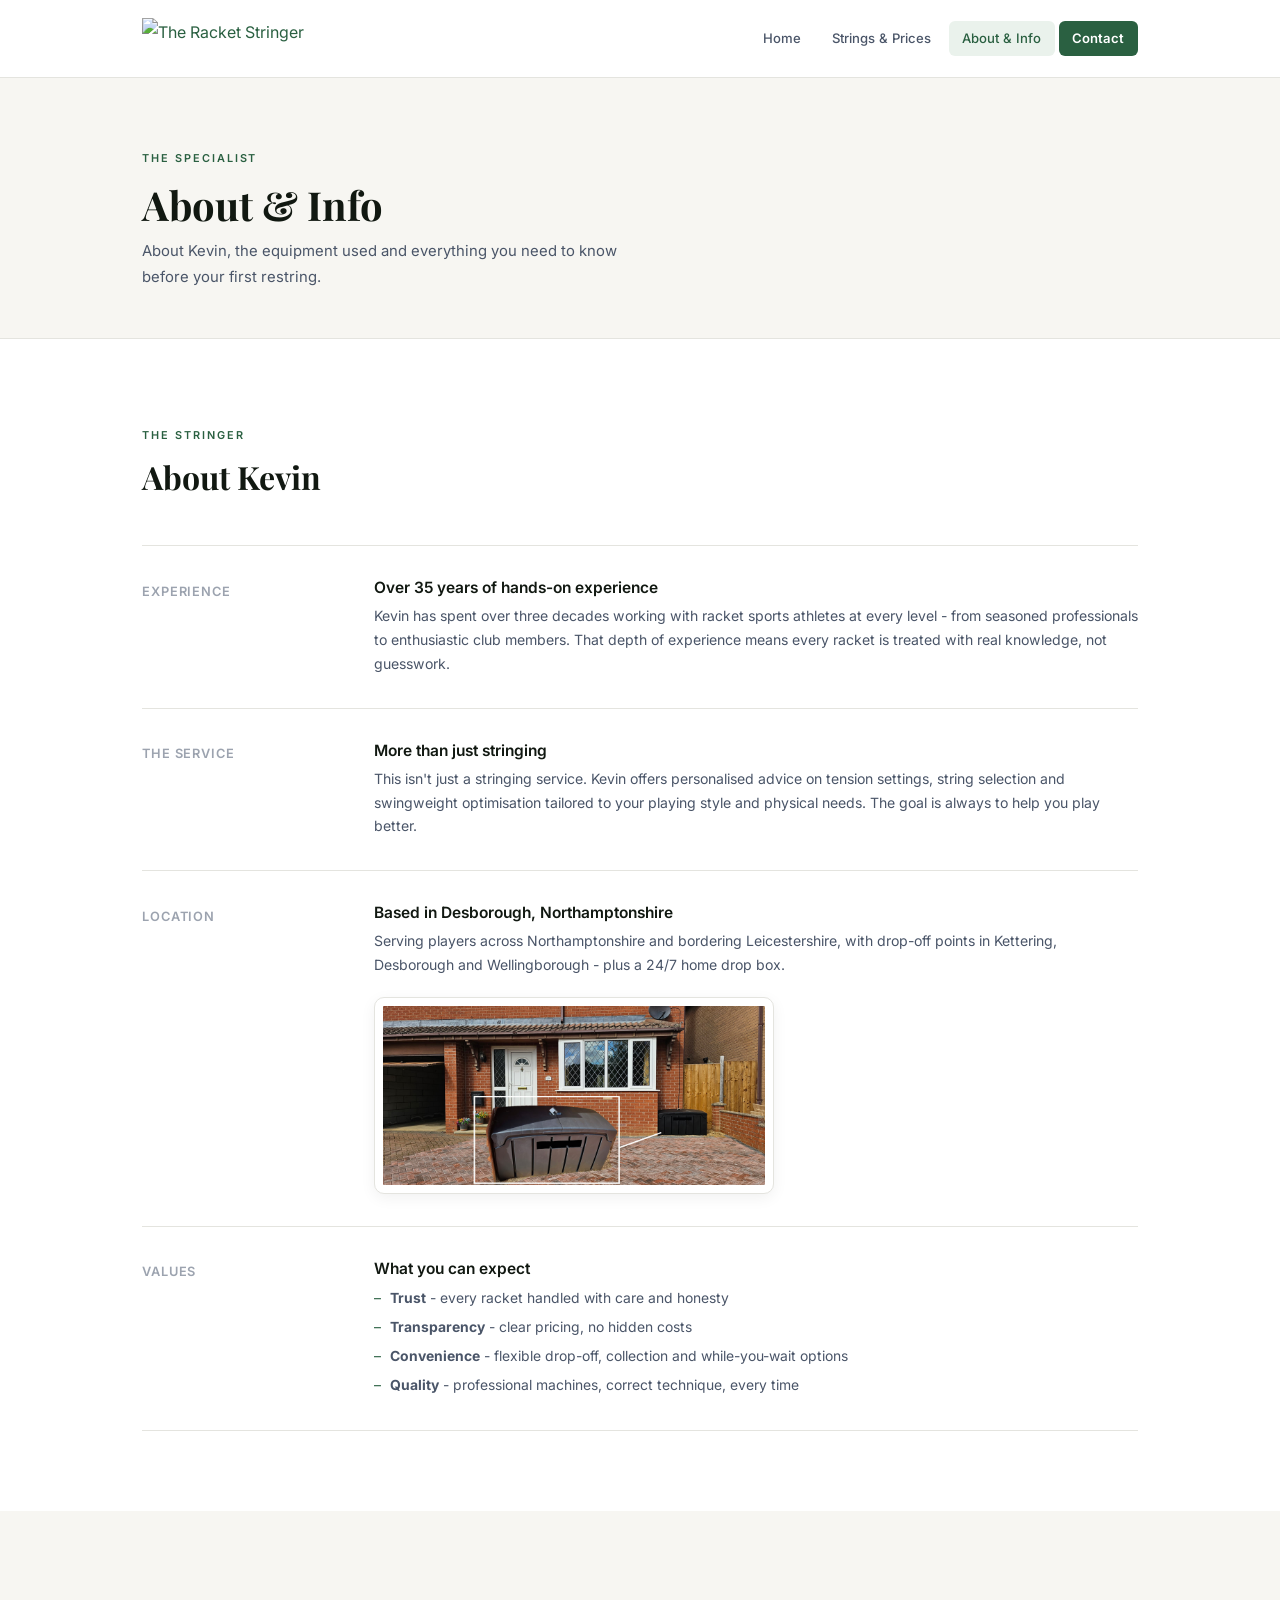
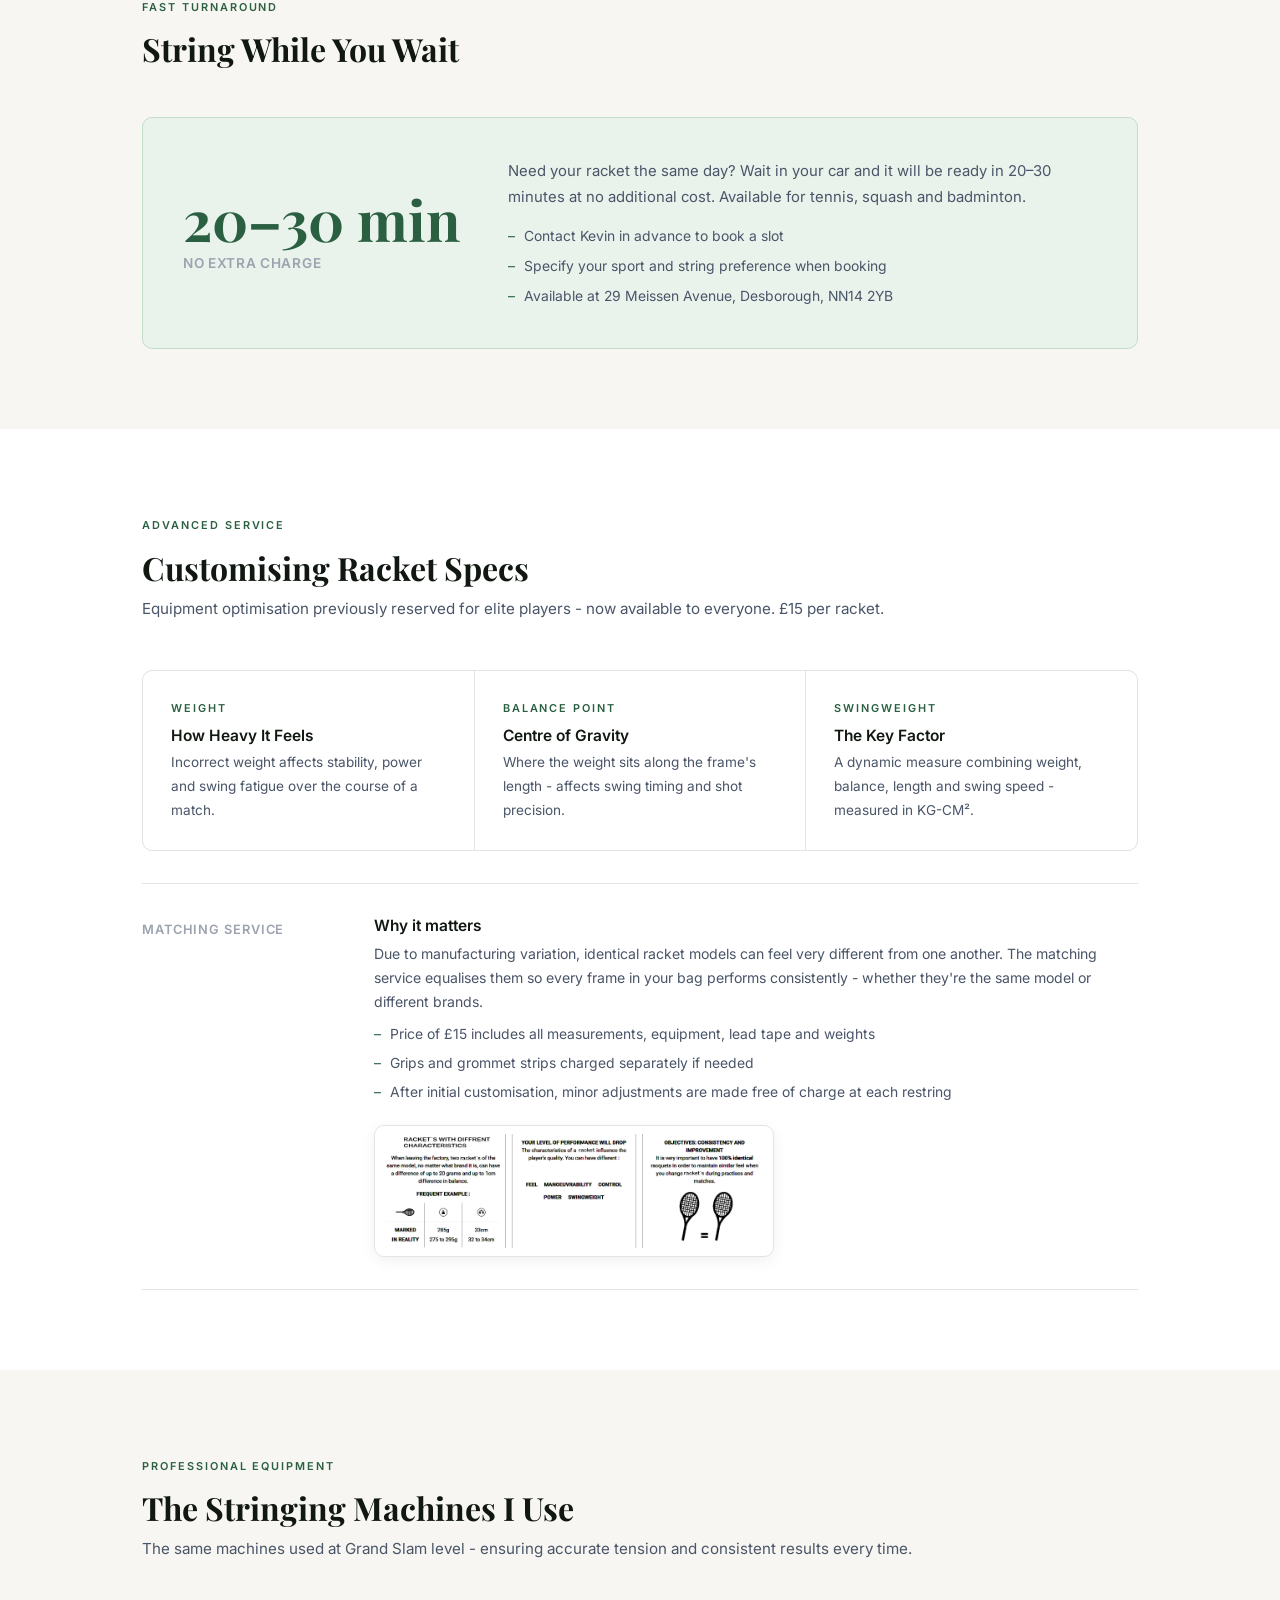
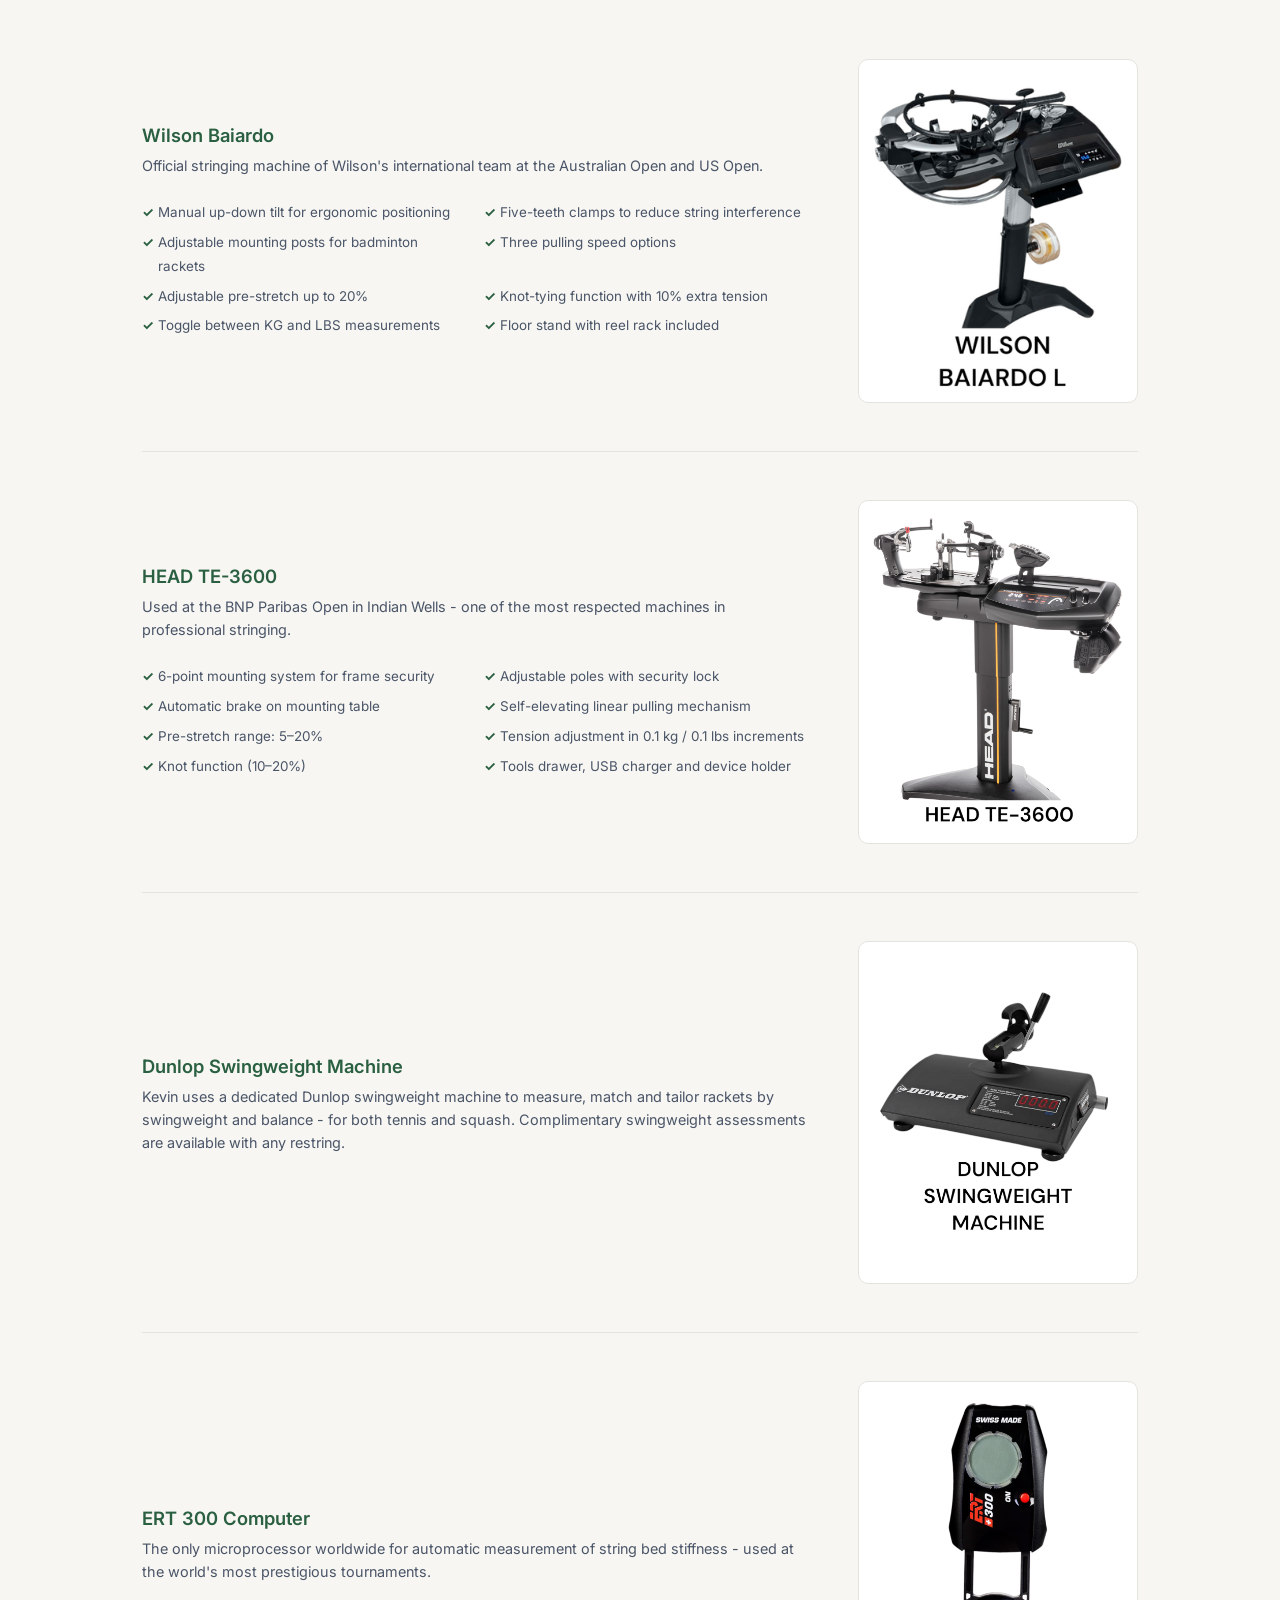
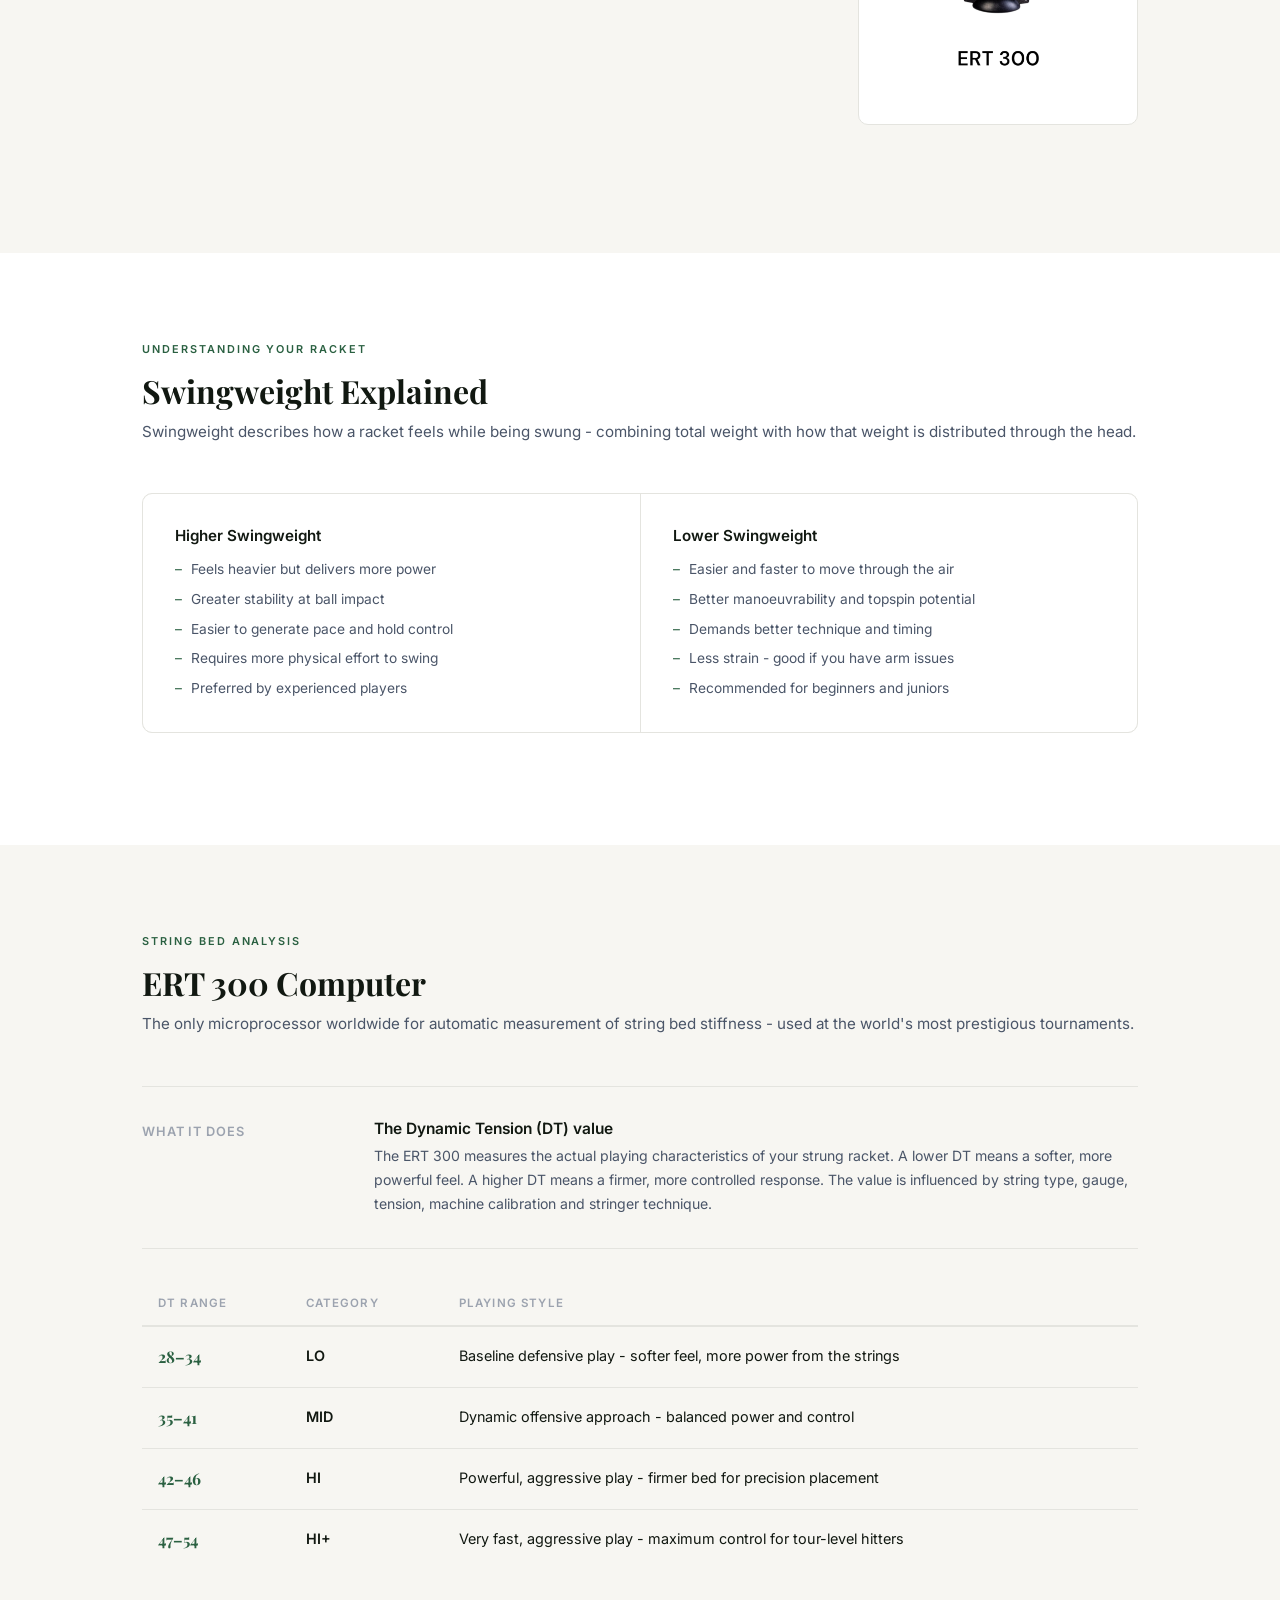
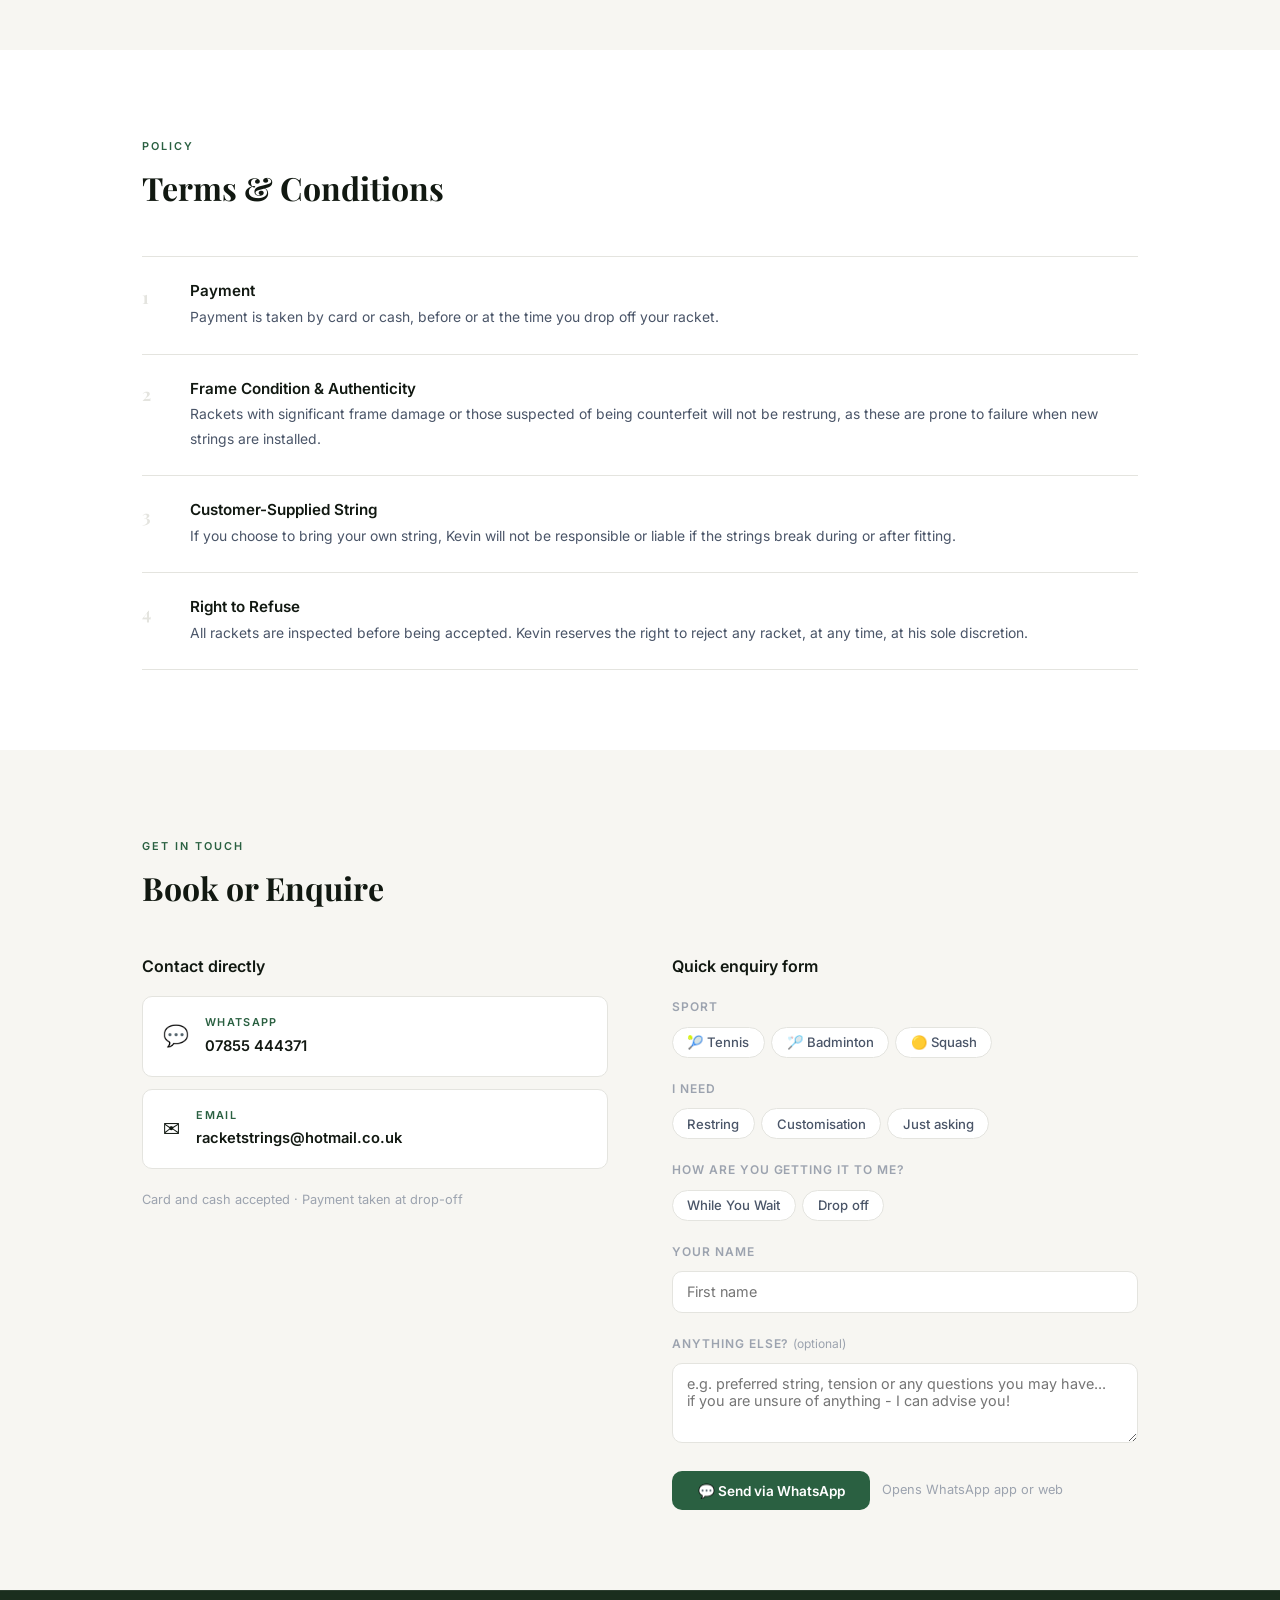
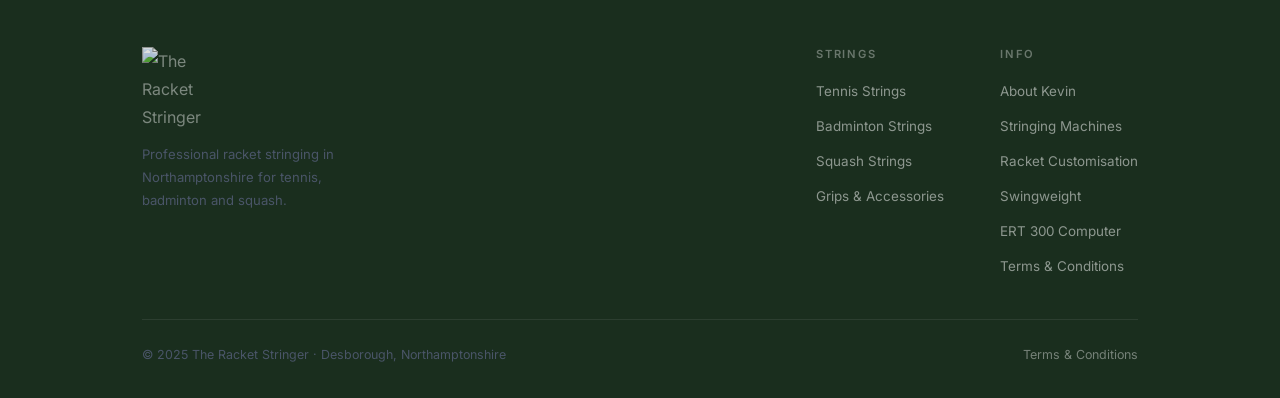
==== commit 8a823a70: "1.0.3" ====
--- a/about.html
+++ b/about.html
@@ -140,6 +140,7 @@
           <li>Grips and grommet strips charged separately if needed</li>
           <li>After initial customisation, minor adjustments are made free of charge at each restring</li>
         </ul>
+        <img src="Photos/matchingrackets.jpg" alt="Matching Rackets Service" class="loc-img" loading="lazy">
       </div>
     </div>
   </div>
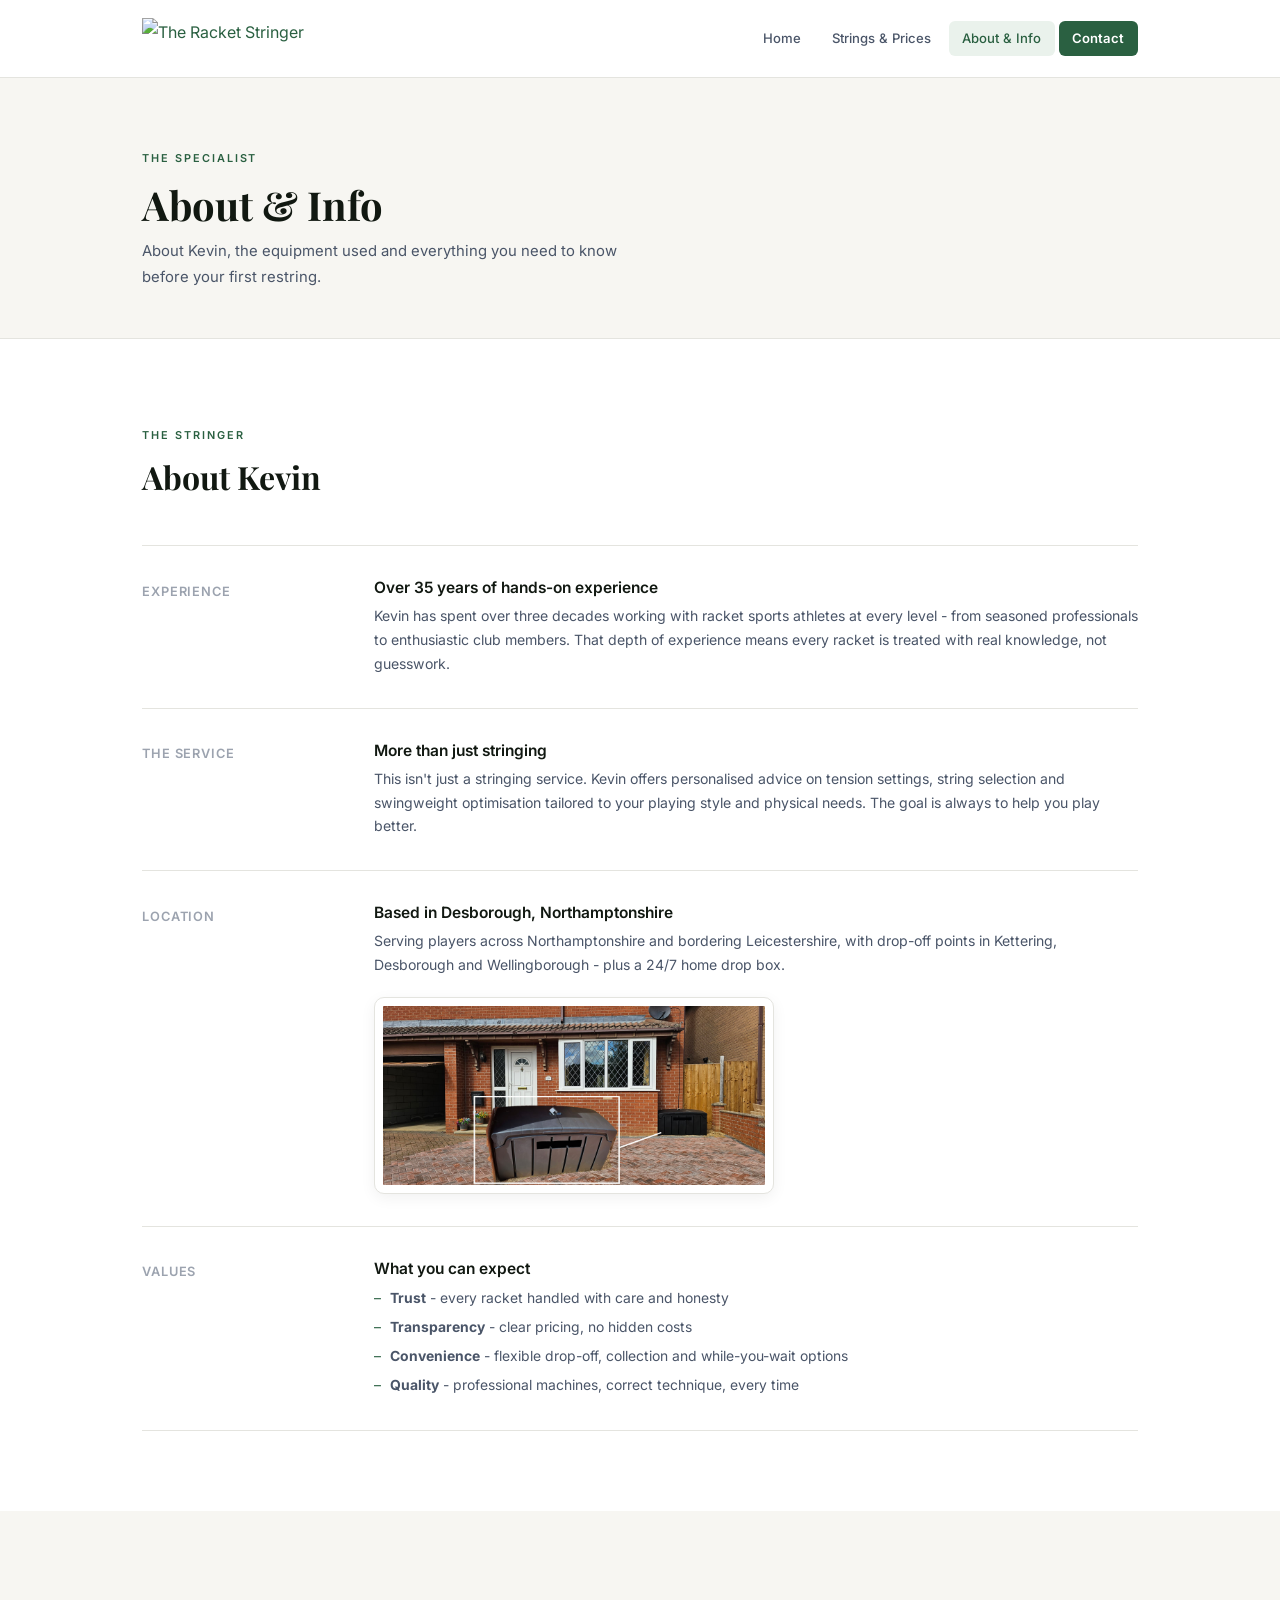
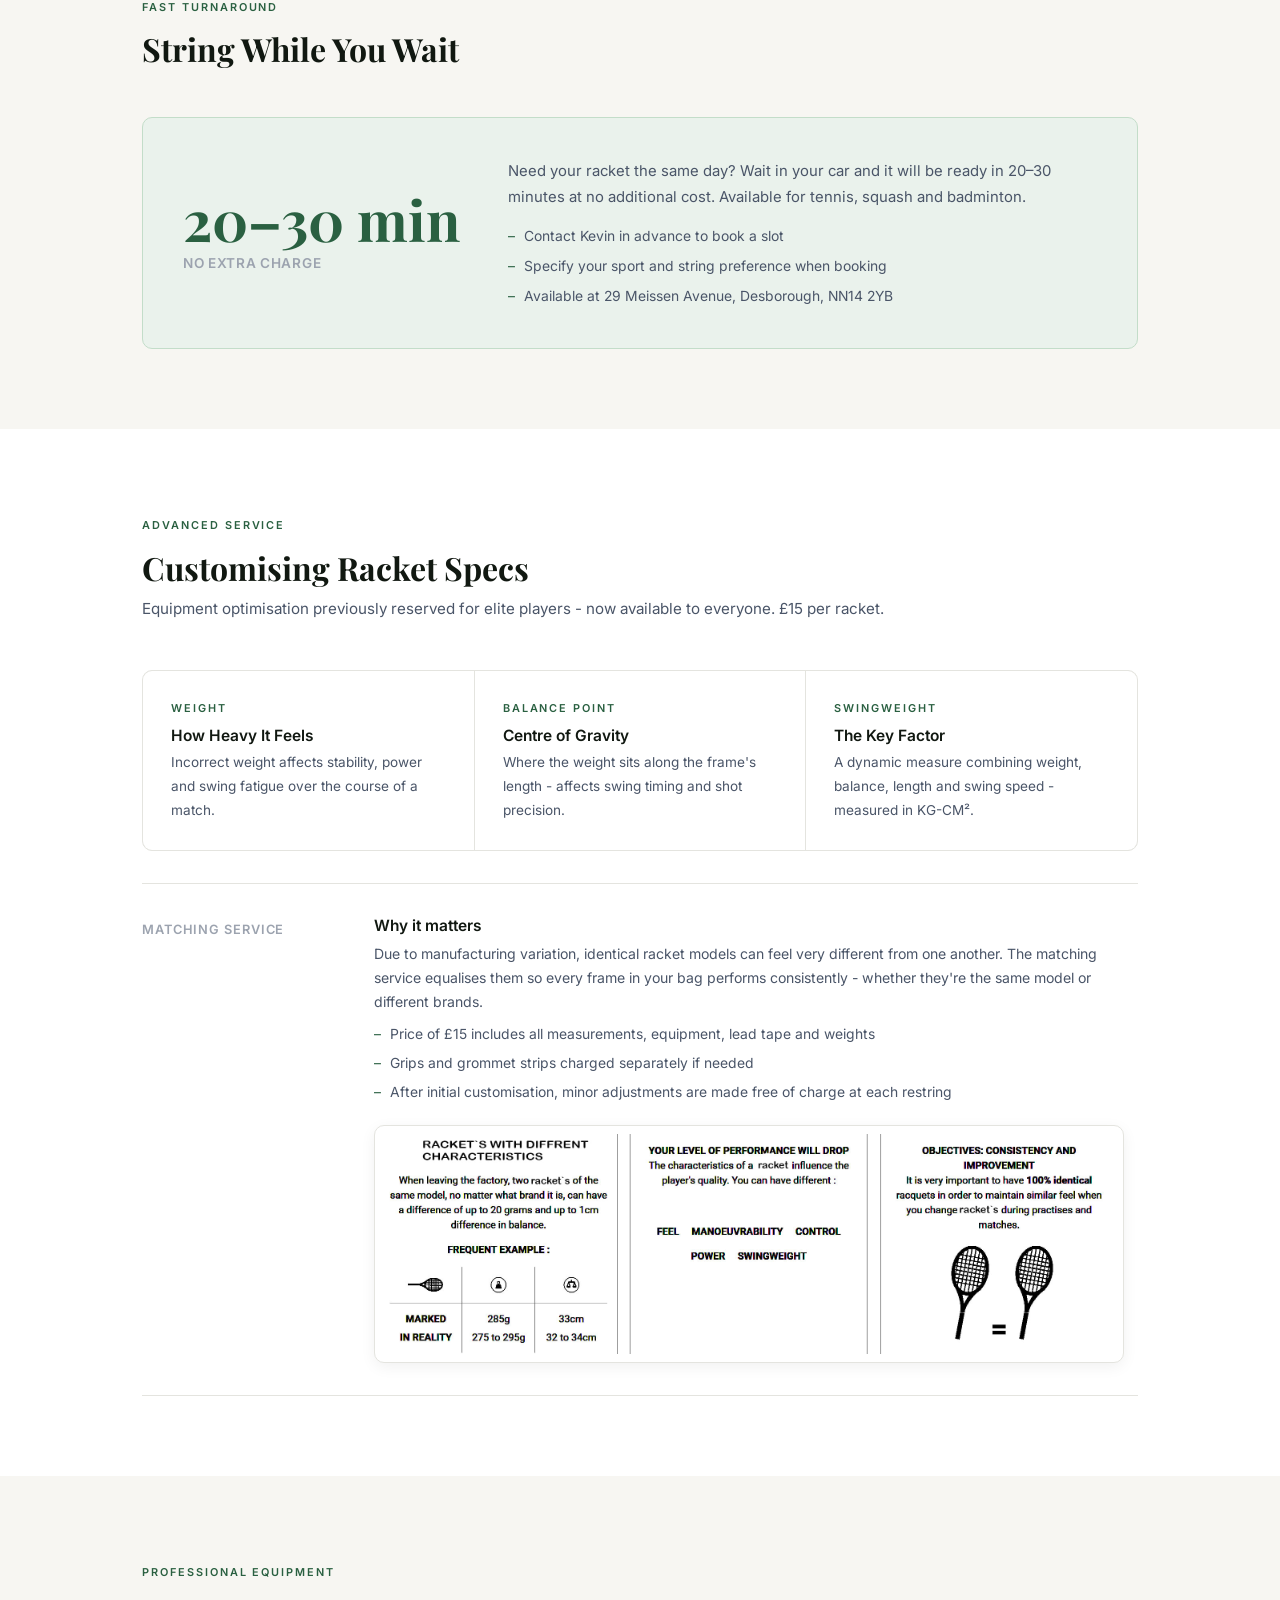
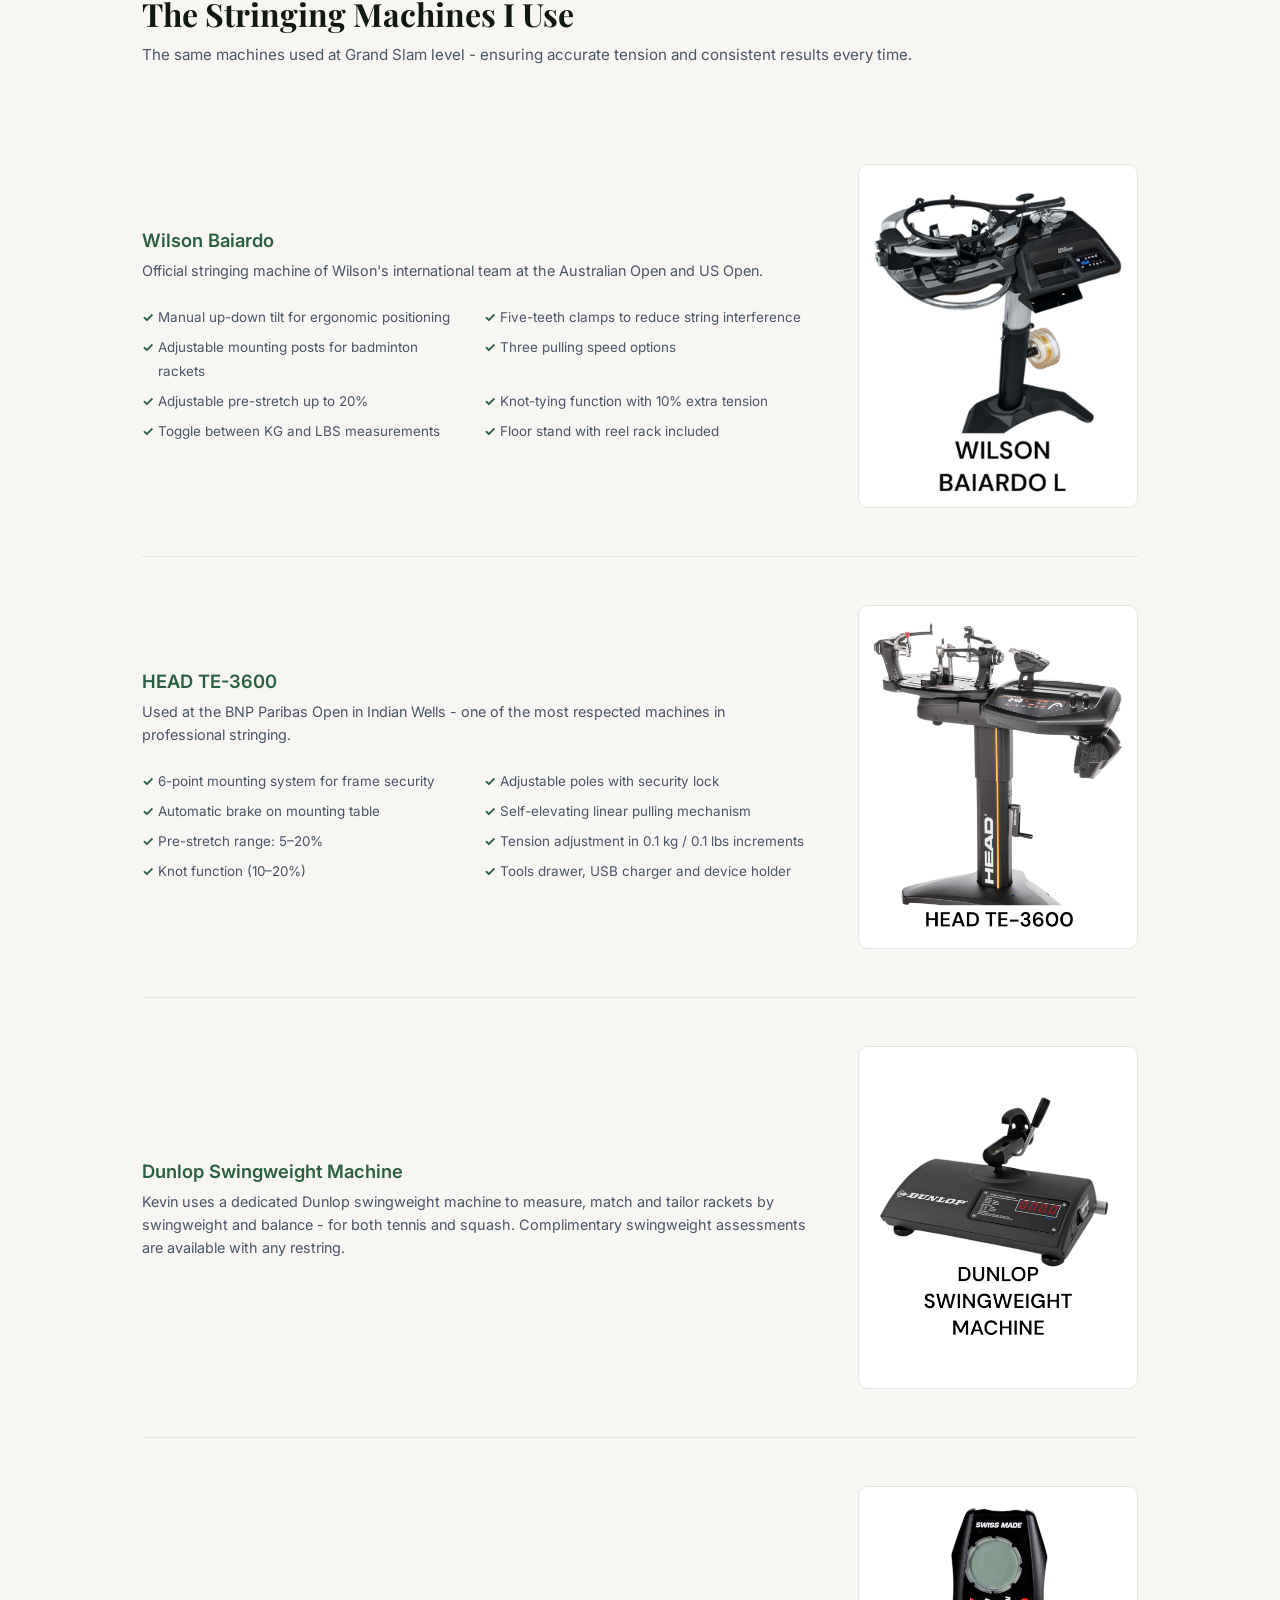
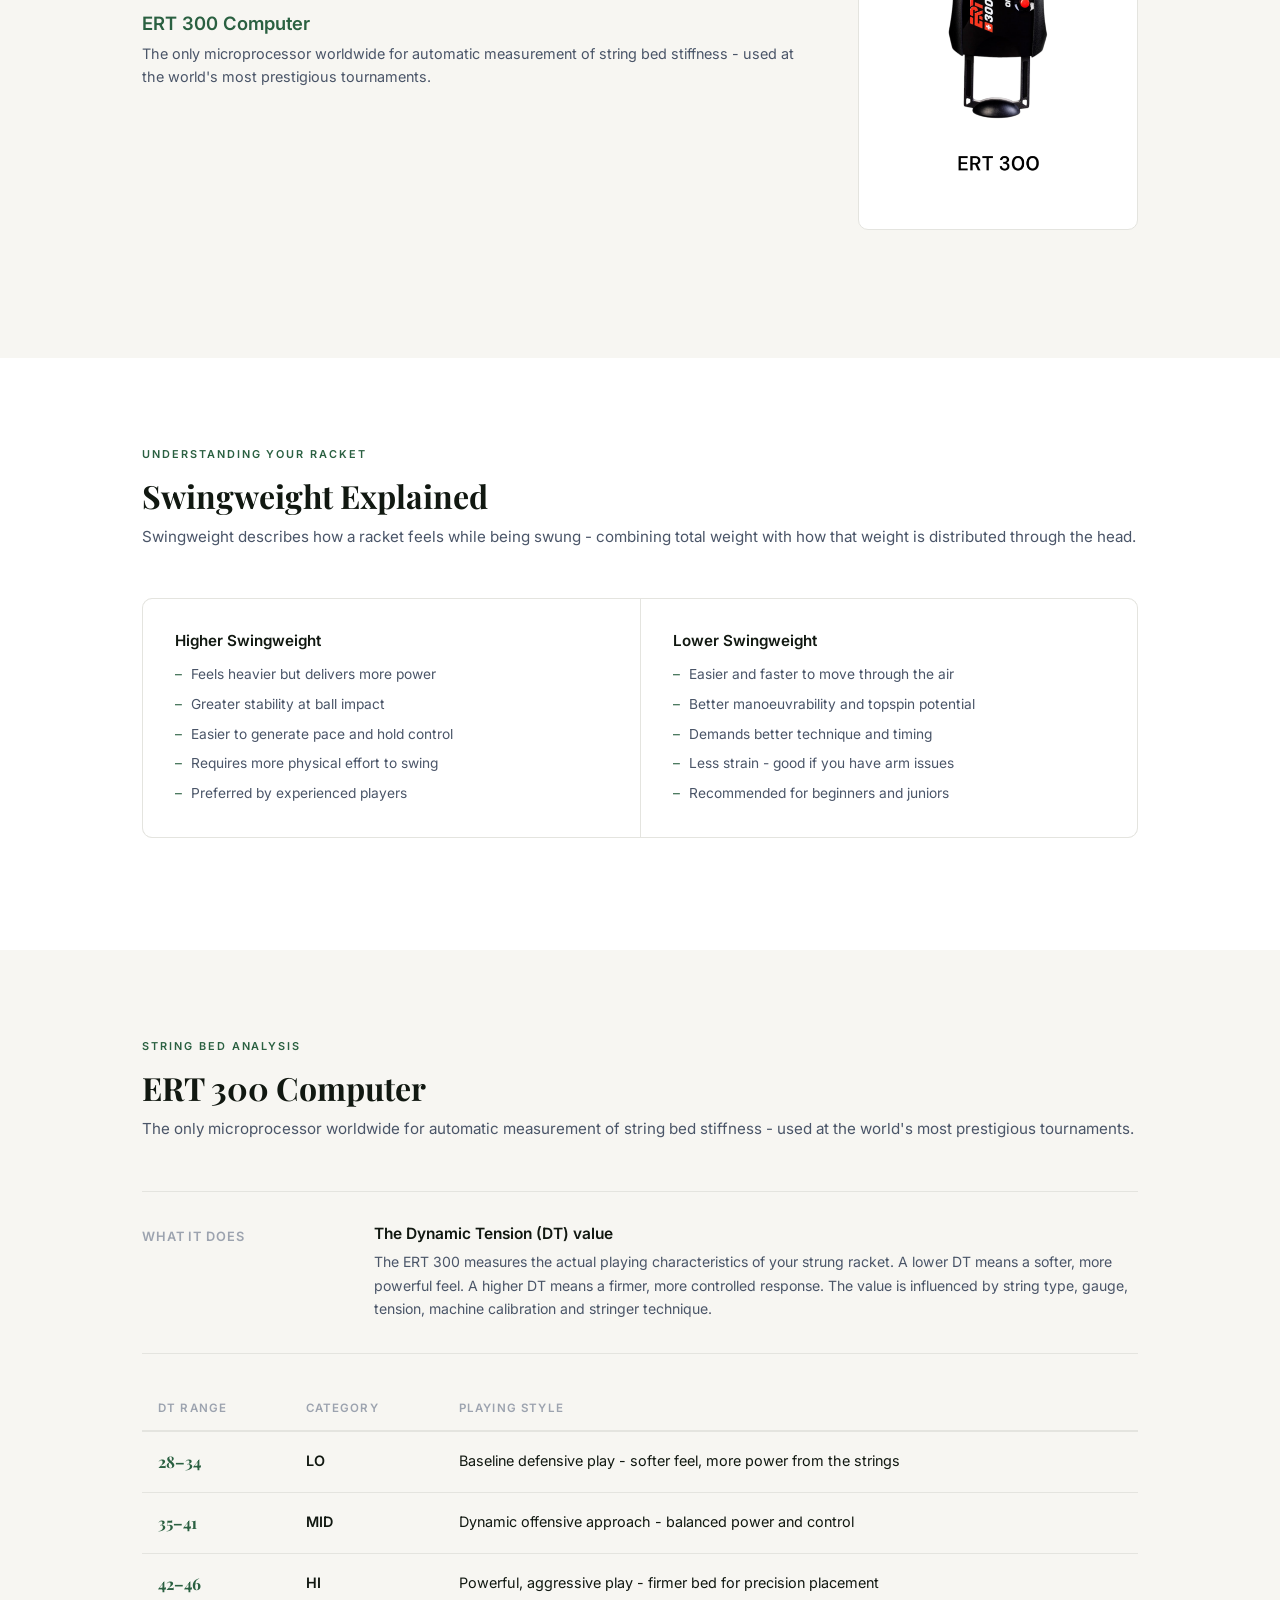
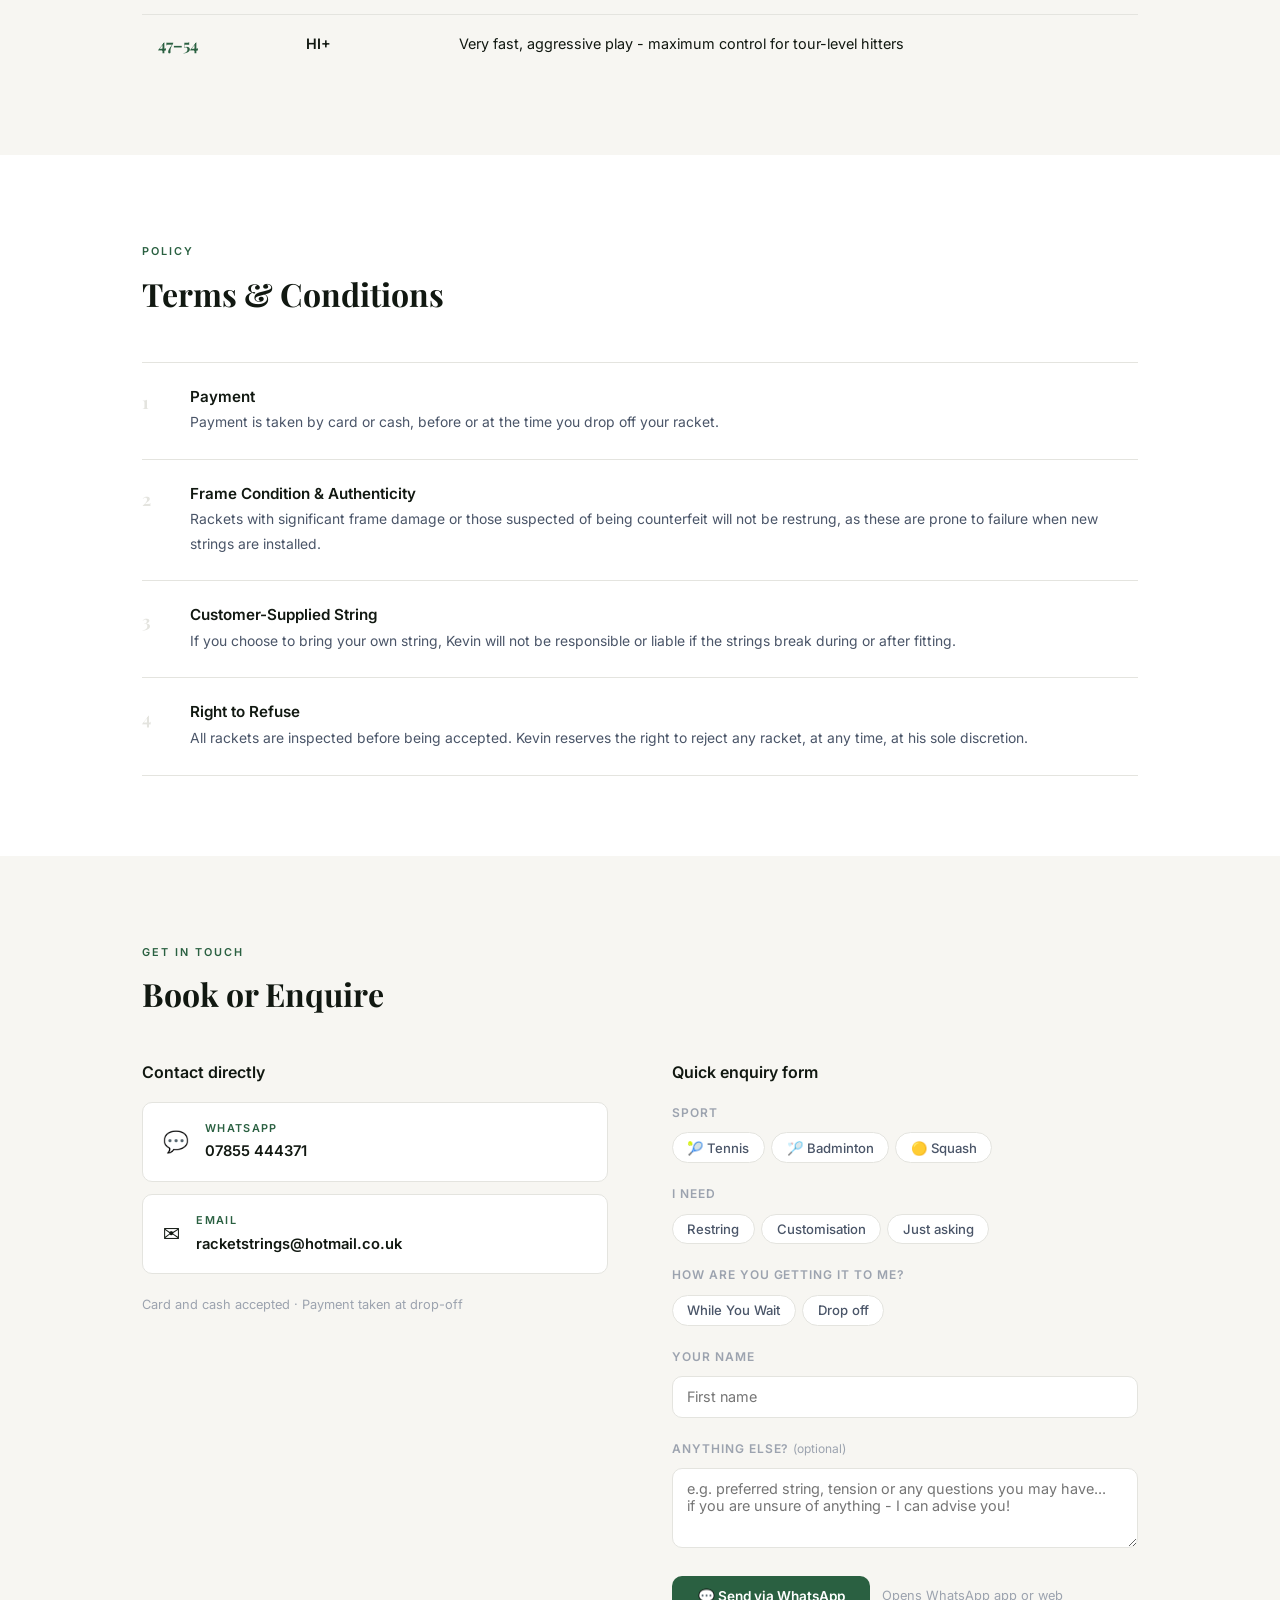
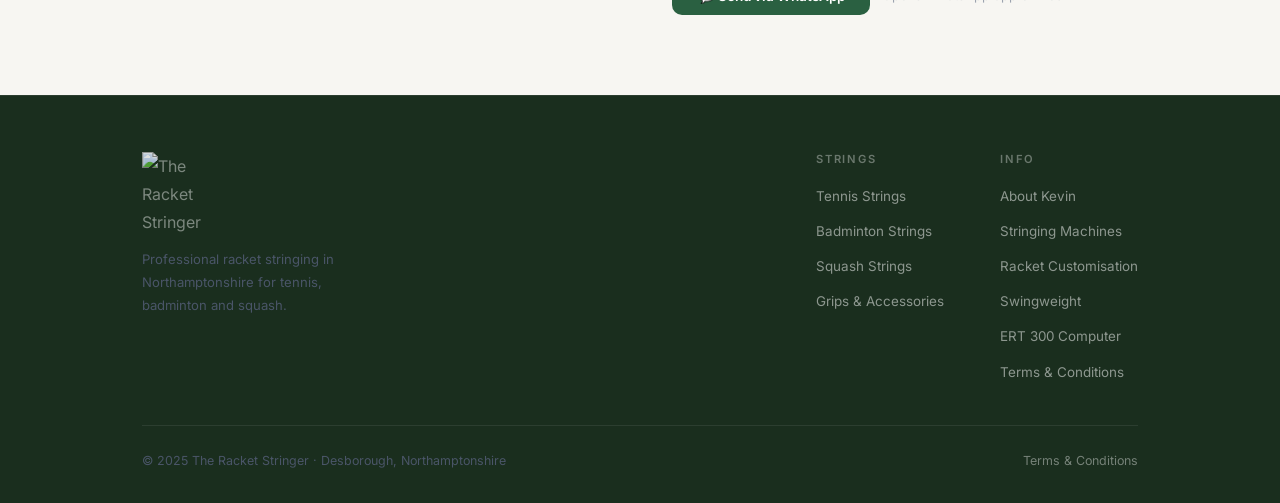
==== commit 4a287d68: "1.0.4" ====
--- a/about.html
+++ b/about.html
@@ -140,7 +140,7 @@
           <li>Grips and grommet strips charged separately if needed</li>
           <li>After initial customisation, minor adjustments are made free of charge at each restring</li>
         </ul>
-        <img src="Photos/matchingrackets.jpg" alt="Matching Rackets Service" class="loc-img" loading="lazy">
+        <img src="Photos/matchingrackets.jpg" alt="Matching Rackets Service" class="loc-img large" loading="lazy">
       </div>
     </div>
   </div>
--- a/styles.css
+++ b/styles.css
@@ -115,7 +115,26 @@
 .hero h1 { margin-bottom: .9rem; max-width: 620px; margin-left: auto; margin-right: auto; }
 .hero-sub {
   font-size: 1.05rem; color: var(--text-2);
-  max-width: 480px; margin: 0 auto 2.5rem;
+  max-width: 520px; margin: 0 auto 1.25rem;
+}
+.hero-sport-icons {
+  display: flex;
+  justify-content: center;
+  gap: 0.75rem;
+  font-weight: 600;
+  color: var(--text-2);
+  font-size: 1.1rem;
+  margin-bottom: 2.5rem;
+  align-items: center;
+}
+.hero-sport-icons span {
+  display: flex;
+  align-items: center;
+  gap: 0.4rem;
+}
+.hero-dot {
+  color: var(--text-3);
+  font-size: 0.9rem;
 }
 .hero-btns { display: flex; gap: .75rem; justify-content: center; flex-wrap: wrap; margin-bottom: 3.5rem; }
 
@@ -578,6 +597,9 @@
   box-shadow: 0 4px 15px rgba(0,0,0,0.06);
   background: var(--bg);
   padding: .5rem;
+}
+.loc-img.large {
+  max-width: 750px;
 }
 
 /* ══ CONTACT FORM ═══════════════════════════════════════════ */
@@ -674,6 +696,7 @@
 }
 @media (max-width: 480px) {
   .wrap { padding: 0 1.25rem; }
+  .hero-sport-icons { font-size: 0.95rem; gap: 0.5rem; flex-wrap: wrap; margin-bottom: 2rem; }
   .cta-methods  { flex-direction: column; align-items: stretch; }
   .cta-item     { flex-direction: row; justify-content: flex-start; min-width: auto; }
   .footer-cols  { flex-direction: column; gap: 2rem; }
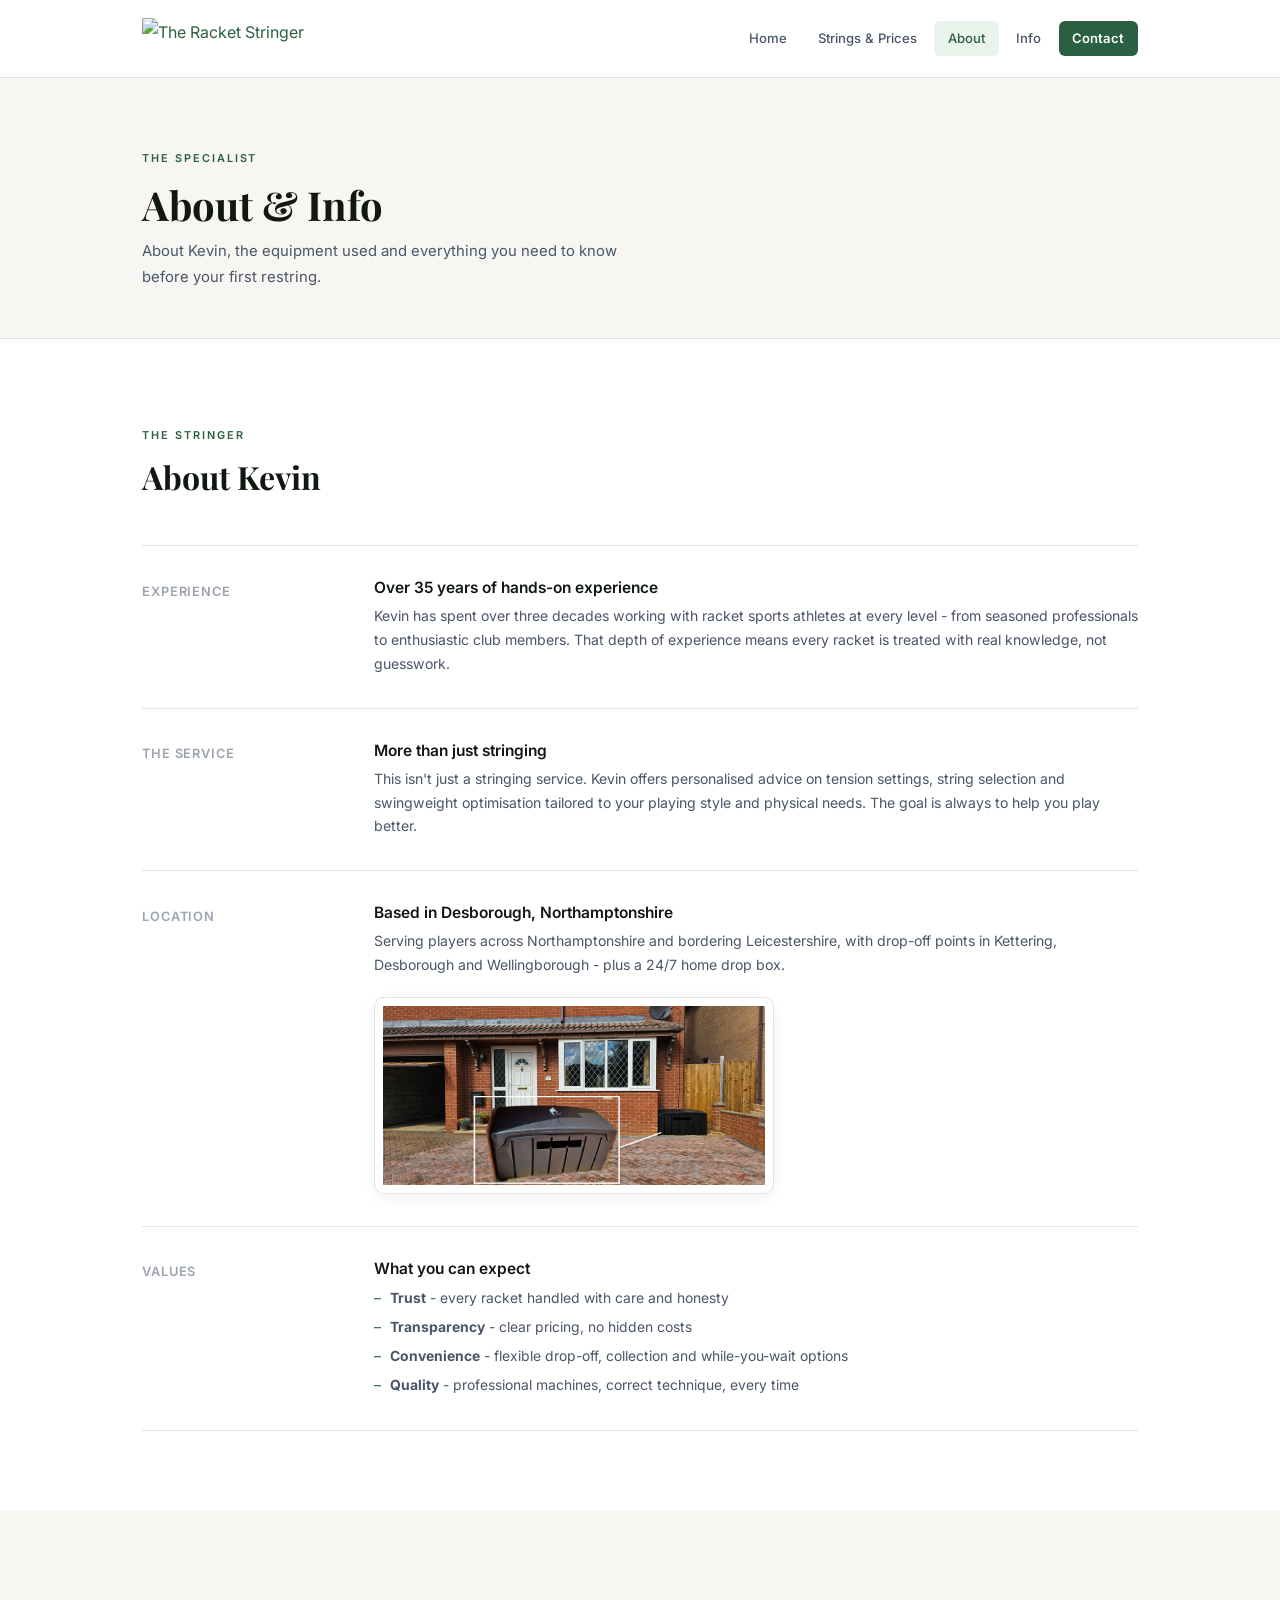
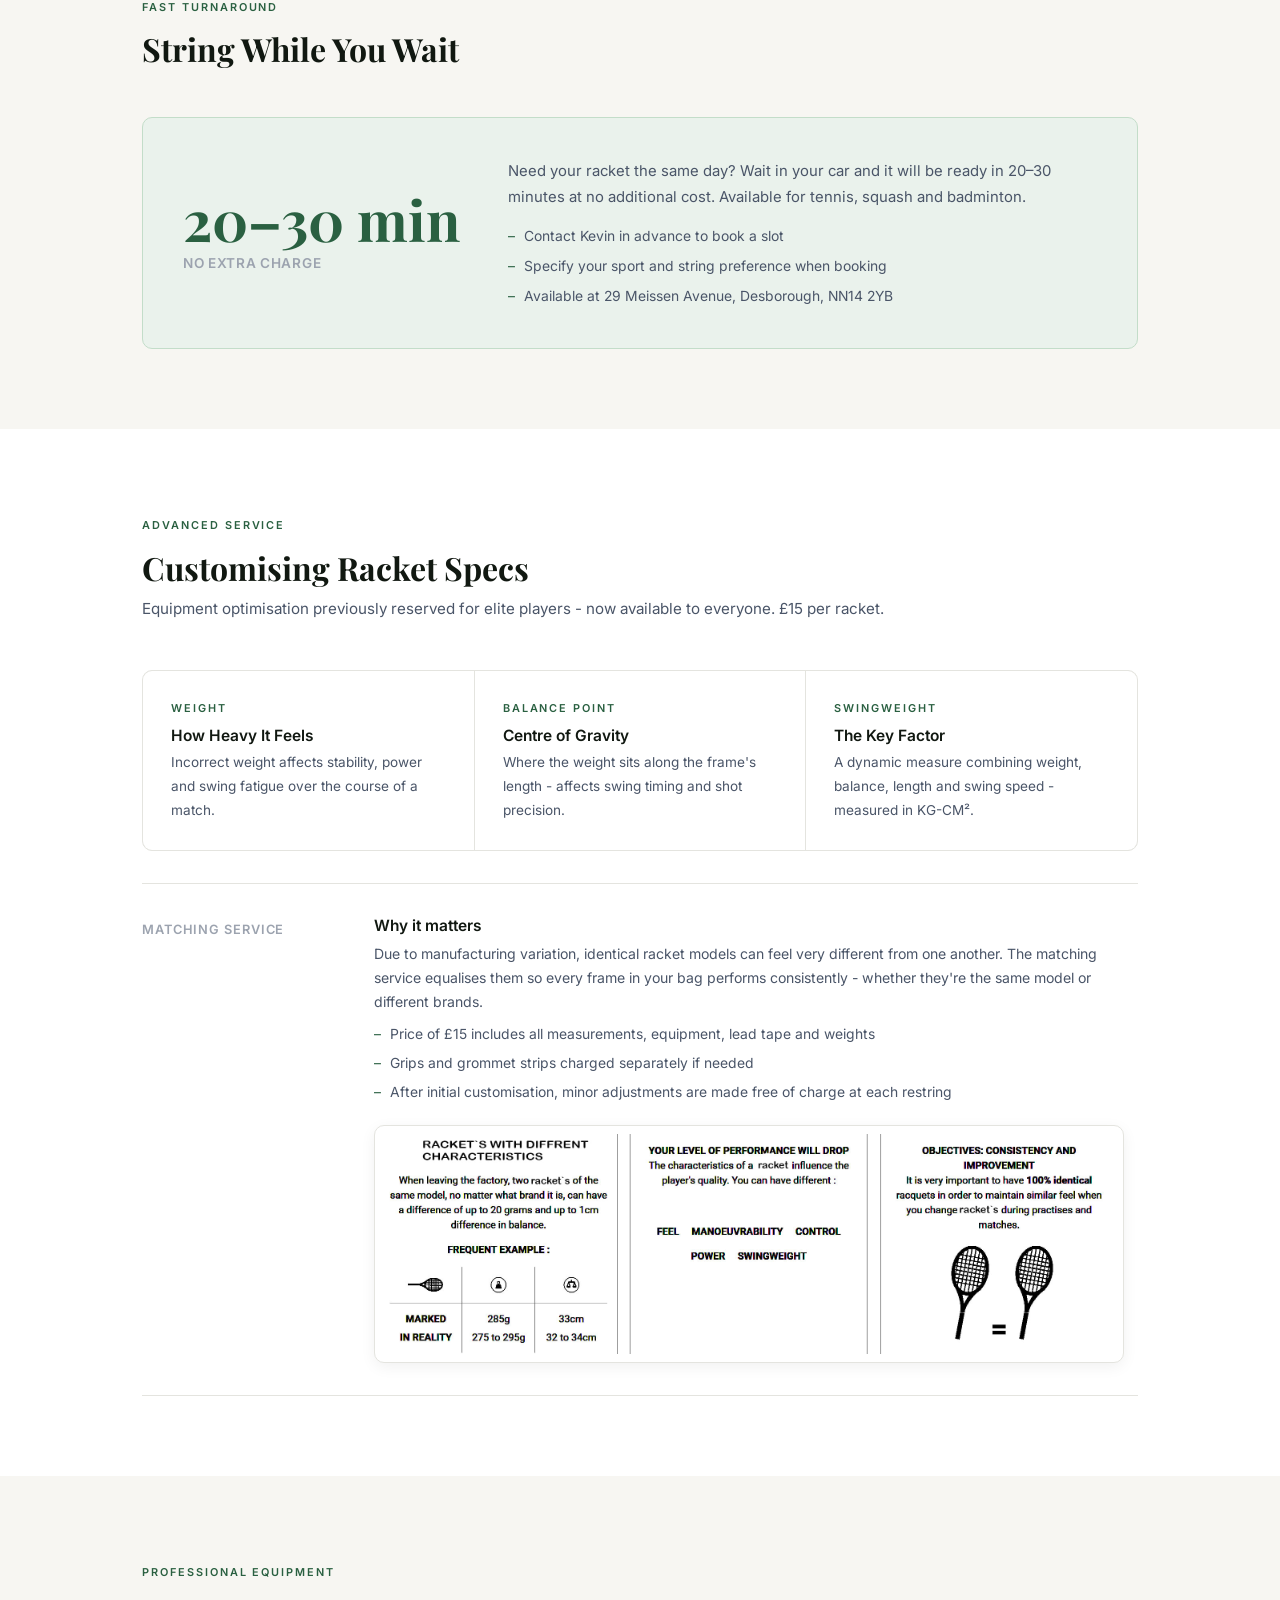
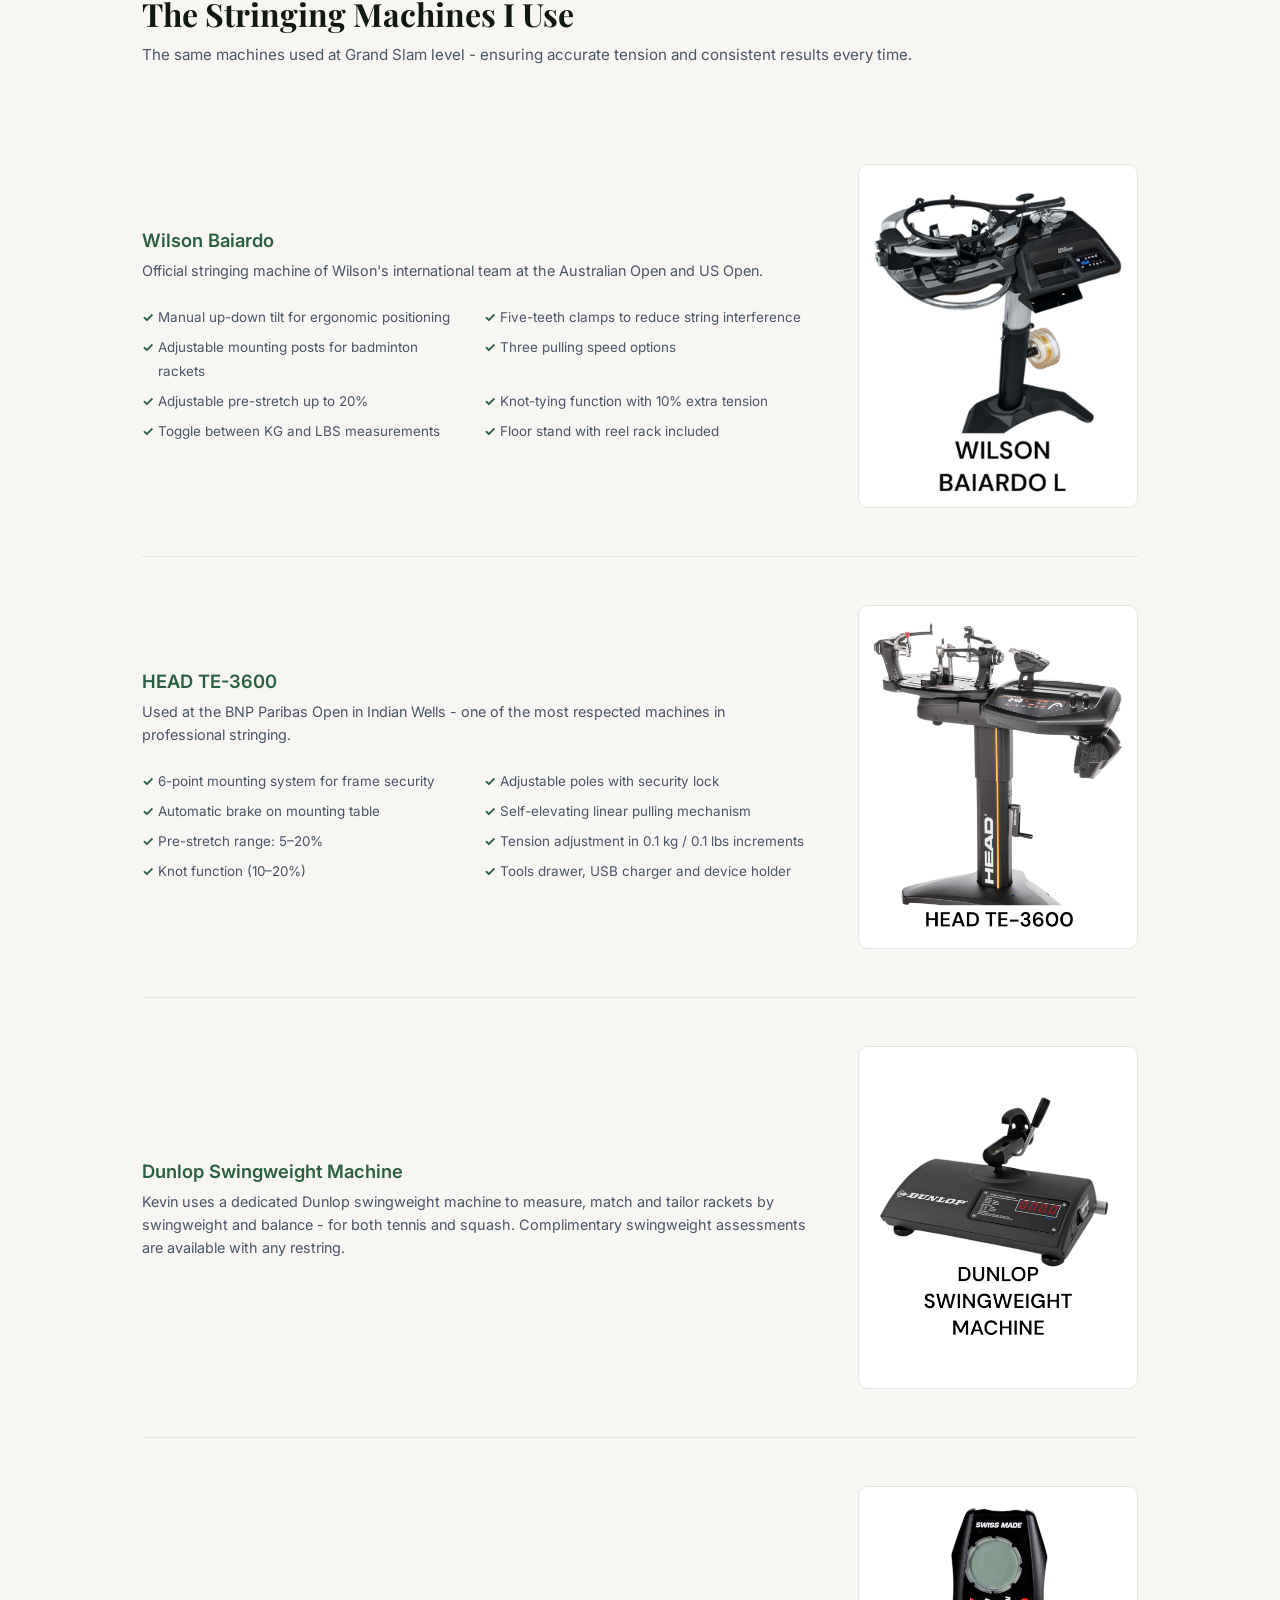
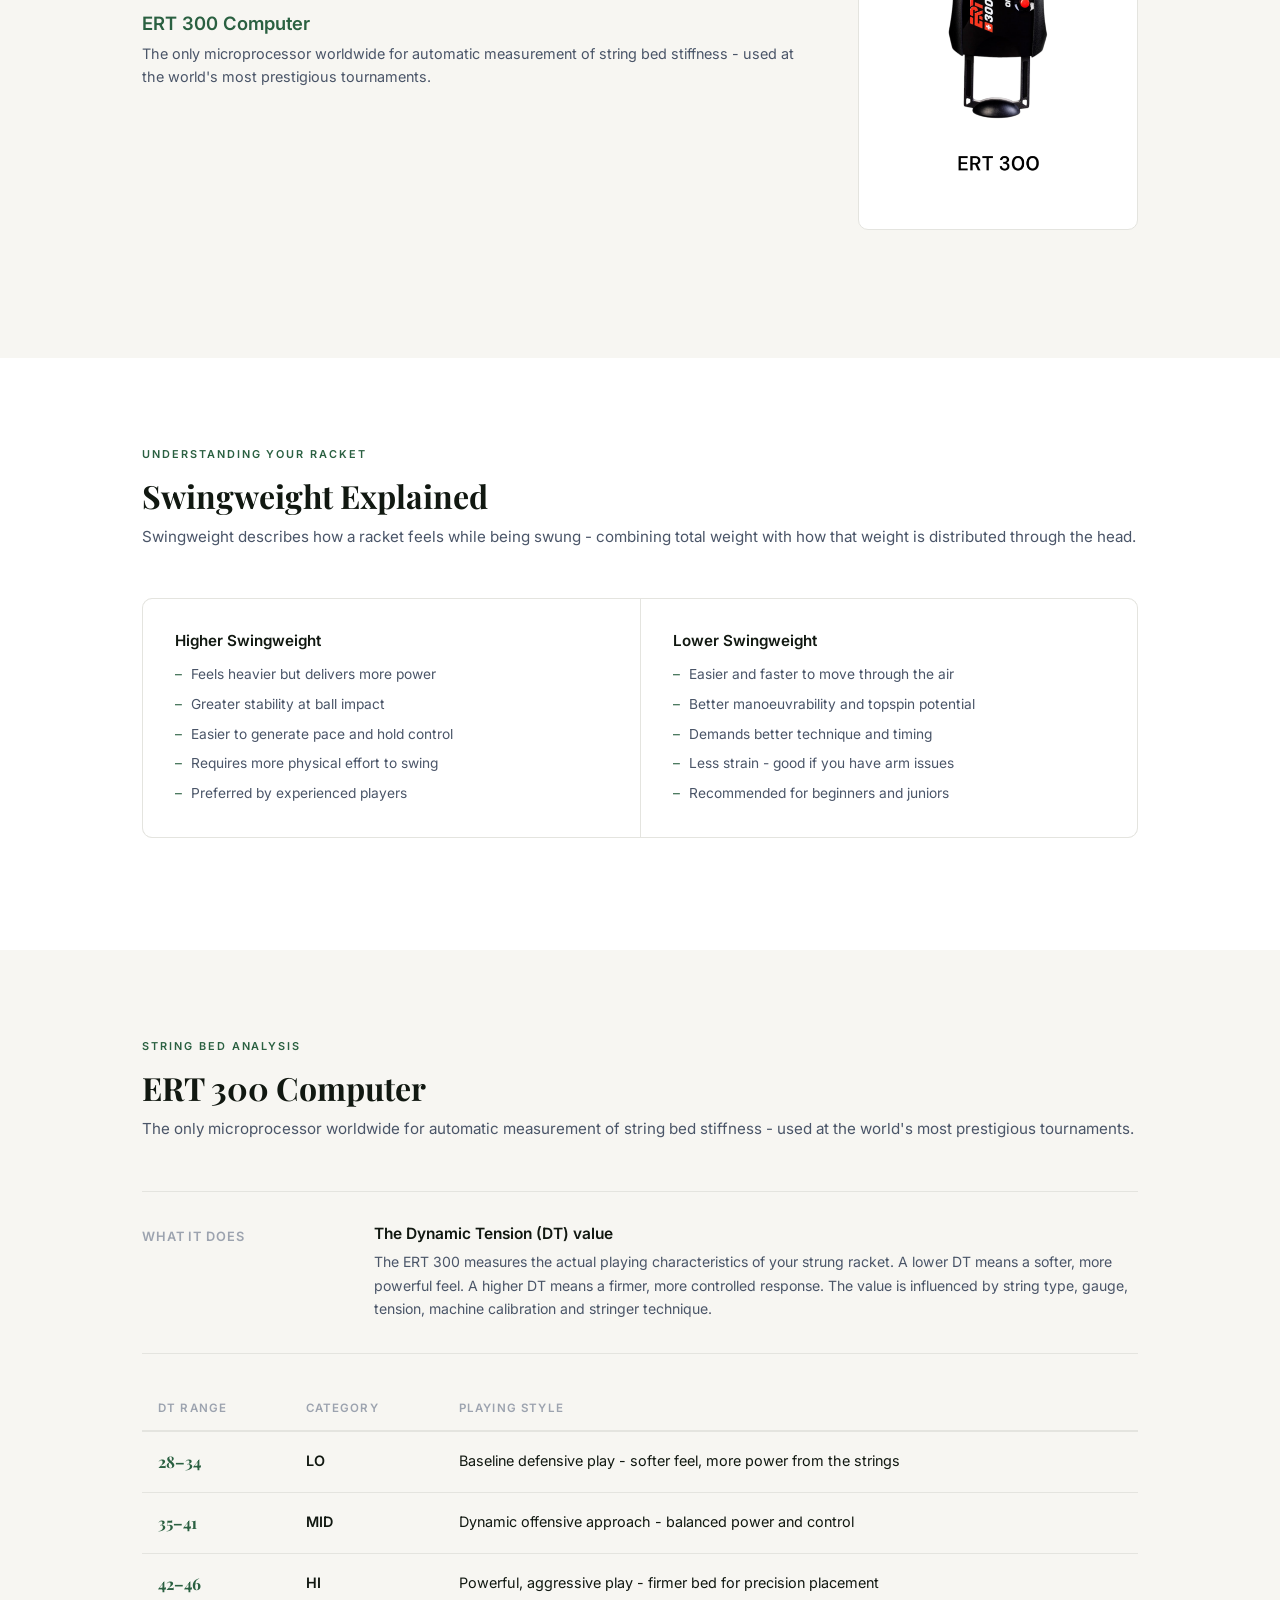
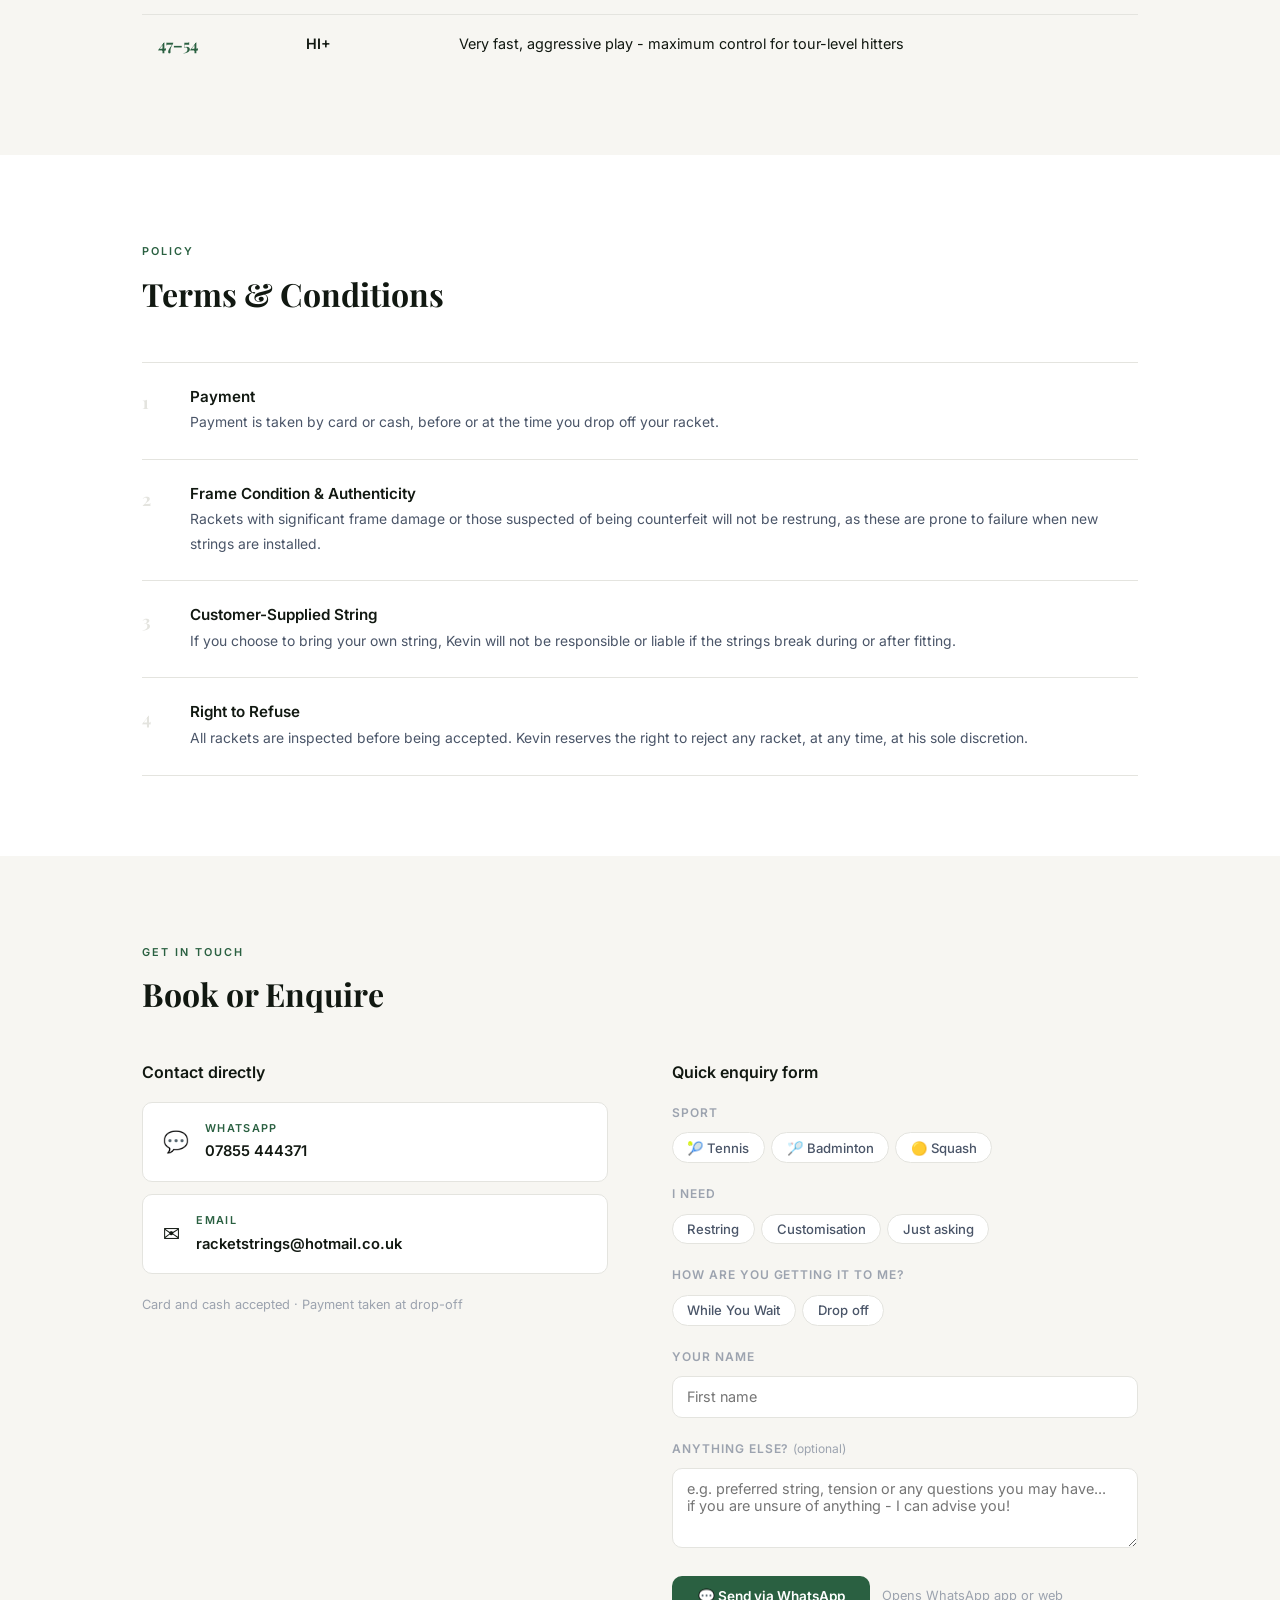
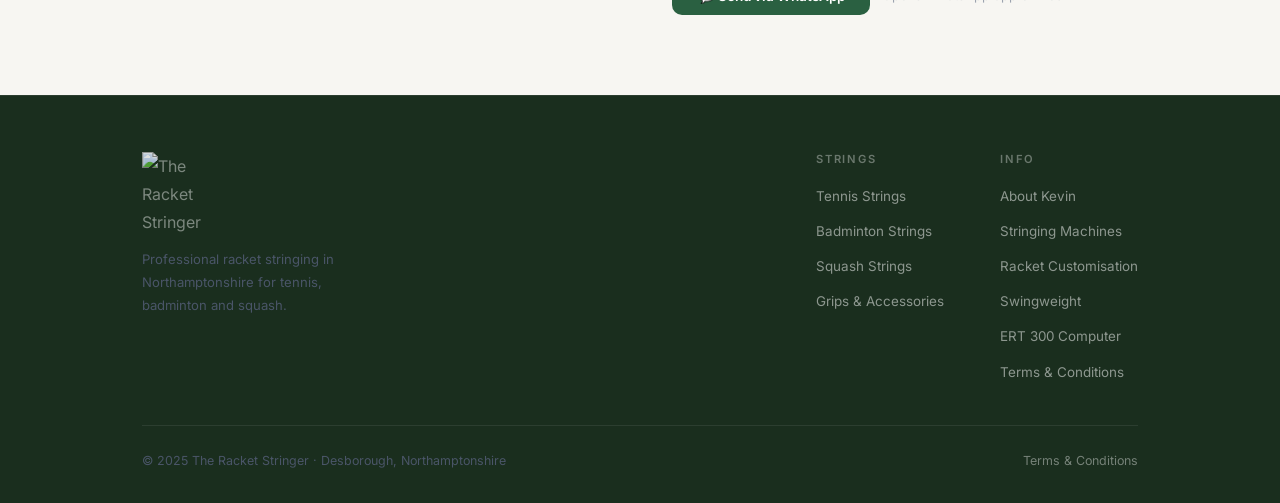
==== commit f987a36b: "1.0.5" ====
--- a/about.html
+++ b/about.html
@@ -17,7 +17,8 @@
     <nav class="nav-links" id="nav">
       <a href="index.html">Home</a>
       <a href="strings.html">Strings &amp; Prices</a>
-      <a href="about.html" class="active">About &amp; Info</a>
+      <a href="about.html" class="active">About</a>
+      <a href="about.html#machines">Info</a>
       <a href="index.html#contact" class="nav-cta">Contact</a>
     </nav>
     <button class="nav-toggle" id="toggle" aria-label="Menu">
--- a/styles.css
+++ b/styles.css
@@ -680,11 +680,26 @@
   .machine-img     { order: -1; max-width: 240px; }
   .m-specs         { grid-template-columns: 1fr; }
   .spec-row        { grid-template-columns: 1fr; }
-  .nav-links { display: none; position: fixed; inset: 0; top: 66px;
-    background: rgba(255,255,255,.98); flex-direction: column;
-    align-items: stretch; padding: 1rem 2rem; z-index: 888; gap: .25rem; }
+  .nav-links { 
+    display: none; 
+    position: fixed; 
+    inset: 0; 
+    top: 72px;
+    background: var(--bg); 
+    flex-direction: column;
+    align-items: stretch; 
+    padding: 1.5rem 2rem; 
+    z-index: 888; 
+    gap: .5rem;
+    border-top: 1px solid var(--border);
+    box-shadow: 0 10px 30px rgba(0,0,0,0.08);
+  }
   .nav-links.open { display: flex; }
   .nav-toggle { display: flex; }
+  .nav-links a { font-size: 1.05rem; padding: .8rem 1rem; border-bottom: 1px solid var(--bg-alt); }
+  .nav-links a:last-child { border-bottom: none; }
+  .nav-links a.nav-cta { margin-top: .5rem; text-align: center; }
+
   .tabs { overflow-x: auto; }
   .loc-row { grid-template-columns: 1fr; gap: .3rem; }
   .hero-stats { flex-direction: column; border: none; gap: .5rem; }
